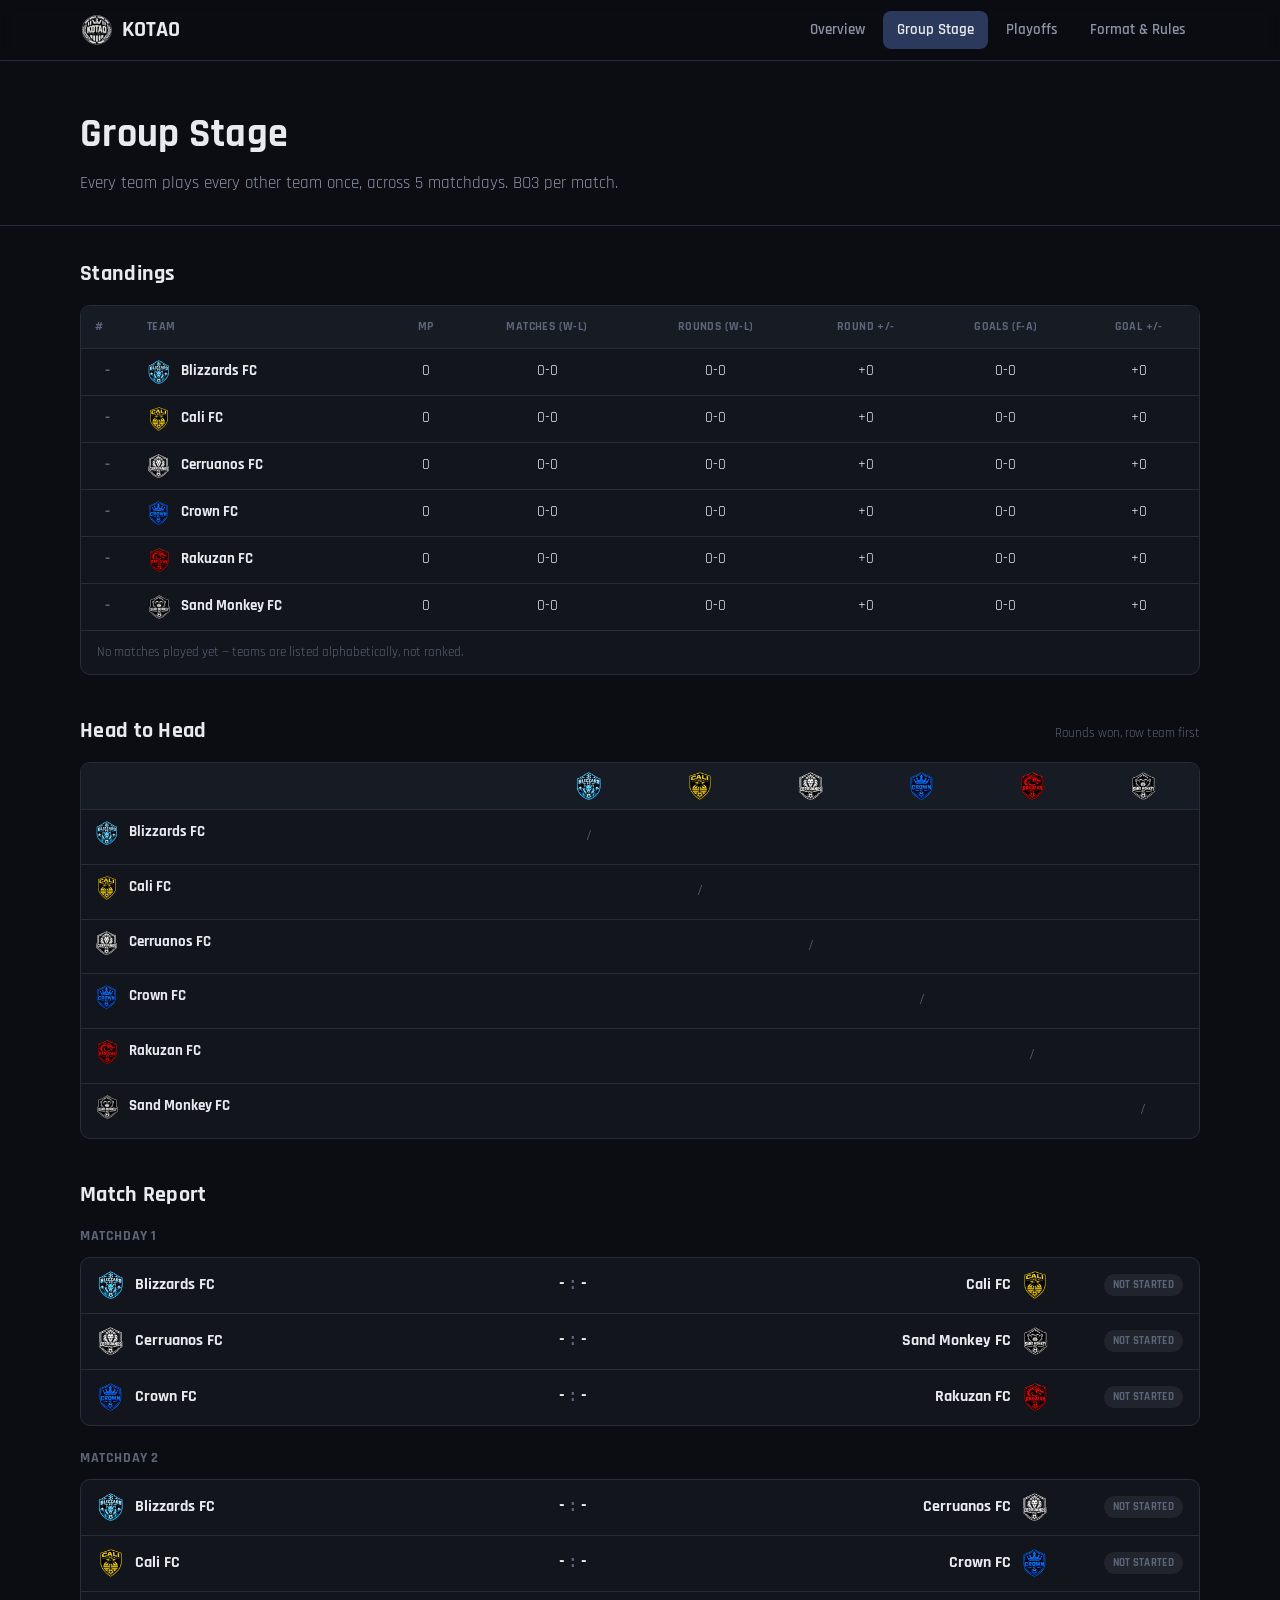
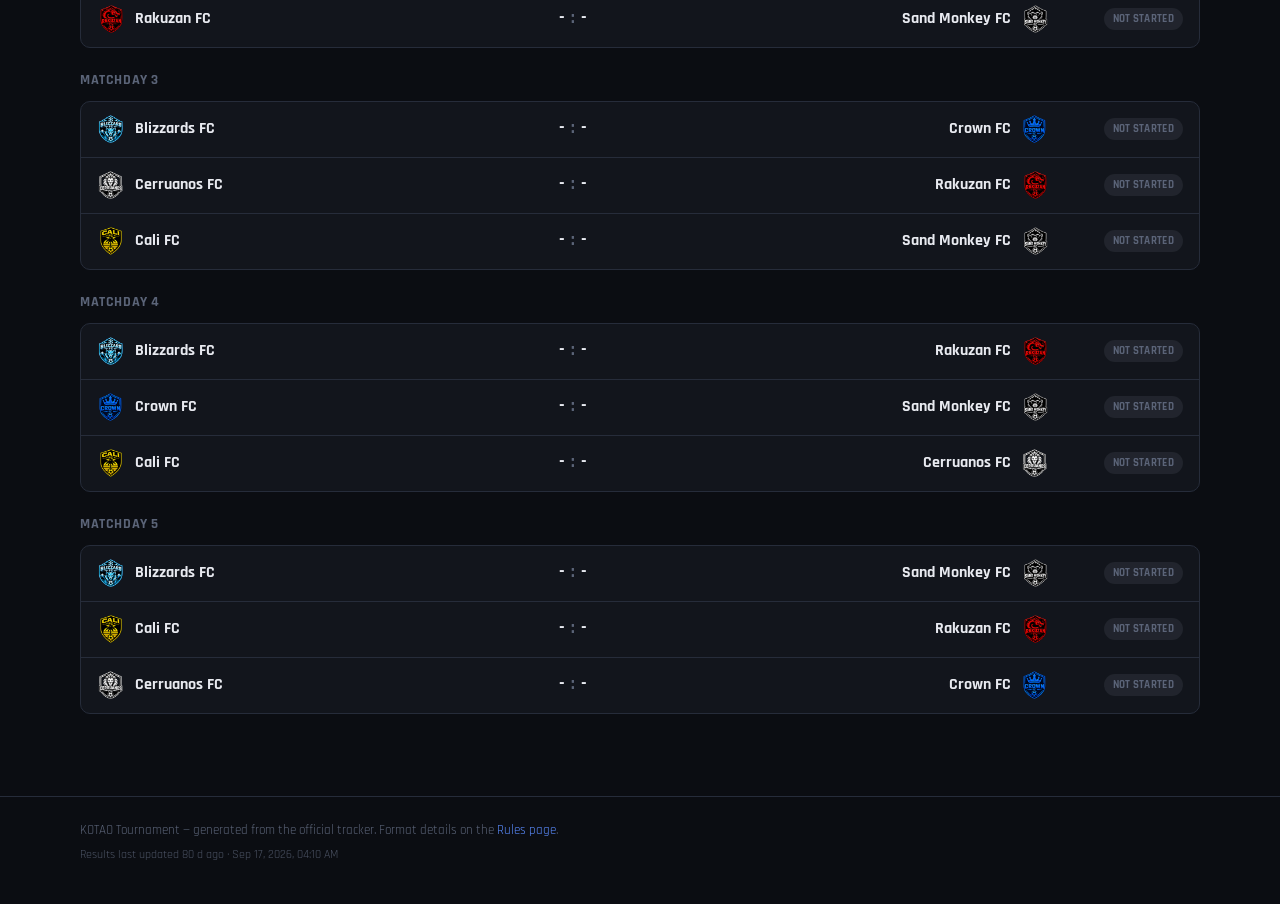
==== group-stage.html @ 8f33b56c "Add files via upload" ====
<!doctype html>
<html lang="en">
<head>
<meta charset="utf-8">
<meta name="viewport" content="width=device-width, initial-scale=1">
<title>Group Stage — KOTAO Tournament</title>
<link rel="preconnect" href="https://fonts.googleapis.com">
<link href="https://fonts.googleapis.com/css2?family=Rajdhani:wght@500;700;800&display=swap" rel="stylesheet">
<link rel="icon" href="favicon.png">
<link rel="apple-touch-icon" href="apple-touch-icon.png">
<link rel="stylesheet" href="css/styles.css">
</head>
<body>

<header class="topbar">
  <div class="wrap">
    <div class="brand"><img class="tlogo brand-logo" src="logos/kotao.webp" alt=""> KOTAO</div>
    <nav class="navlinks">
      <a href="index.html" data-page="overview">Overview</a>
      <a href="group-stage.html" data-page="group">Group Stage</a>
      <a href="playoffs.html" data-page="playoffs">Playoffs</a>
      <a href="rules.html" data-page="rules">Format &amp; Rules</a>
    </nav>
  </div>
</header>

<div class="hero">
  <div class="wrap">
    <h1>Group Stage</h1>
    <div class="tagline">Every team plays every other team once, across 5 matchdays. BO3 per match.</div>
  </div>
</div>

<main class="wrap">

  <section>
    <div class="section-head"><h2>Standings</h2></div>
    <div class="panel" id="standings"></div>
  </section>

  <section>
    <div class="section-head"><h2>Head to Head</h2><span class="note">Rounds won, row team first</span></div>
    <div class="panel" id="h2h"></div>
  </section>

  <section>
    <div class="section-head"><h2>Match Report</h2></div>
    <div id="matchdays"></div>
  </section>

</main>

<footer>
  <div class="wrap">KOTAO Tournament — generated from the official tracker. Format details on the <a href="rules.html">Rules page</a>.
    <div id="updated-stamp" class="stamp"></div></div>
</footer>

<script src="js/logic.js"></script>
<script src="data/data.js"></script>
<script src="js/render.js"></script>
<script>
initNav('group');
const t = buildTournament(RAW_DATA);
renderStandingsTable(document.getElementById('standings'), t);
const tieNote = tieNoticeEl(t);
if (tieNote) {
  const box = document.getElementById('standings');
  box.parentNode.insertBefore(tieNote, box);
}
renderHeadToHead(document.getElementById('h2h'), t);
renderMatchdays(document.getElementById('matchdays'), t);

renderUpdatedStamp(RAW_DATA.generatedAt);
</script>
</body>
</html>
---- css/styles.css ----
/* KOTAO tournament site - dark esports theme. Plain CSS, no build step. */

:root {
  --bg:        #0b0d12;
  --bg-panel:  #12151c;
  --bg-card:   #171b24;
  --bg-input:  #1d2230;
  --border:    #262c3a;
  --border-lt: #333b4d;
  --text:      #e8eaf0;
  --text-dim:  #8b93a7;
  --text-mute: #5b6478;
  --accent:    #5b8cff;
  --accent-dim:#2b3a5c;
  --win:       #3ecf8e;
  --loss:      #ff5d6c;
  --gold:      #f2b632;
  --radius:    10px;
  --maxw:      1160px;
}

* { box-sizing: border-box; }
html { color-scheme: dark; }
body {
  margin: 0;
  background: var(--bg);
  color: var(--text);
  font-family: "Rajdhani", "Segoe UI", system-ui, sans-serif;
  font-size: 16px;
  line-height: 1.5;
}
h1, h2, h3 { font-family: "Rajdhani", "Segoe UI", system-ui, sans-serif; letter-spacing: .3px; margin: 0; }
a { color: var(--accent); text-decoration: none; }
a:hover { text-decoration: underline; }
img { max-width: 100%; }

.wrap { max-width: var(--maxw); margin: 0 auto; padding-inline: 20px; }

/* ---------- top nav ---------- */
.topbar {
  position: sticky; top: 0; z-index: 20;
  background: rgba(11,13,18,.92);
  backdrop-filter: blur(6px);
  border-bottom: 1px solid var(--border);
}
.topbar .wrap { display: flex; align-items: center; gap: 28px; height: 60px; }
.brand { display: flex; align-items: center; gap: 10px; font-weight: 700; font-size: 22px; color: var(--text); flex: none; }
.navlinks {
  display: flex; gap: 4px; margin-left: auto;
  overflow-x: auto; -webkit-overflow-scrolling: touch; scrollbar-width: none;
}
.navlinks::-webkit-scrollbar { display: none; }
.navlinks a {
  color: var(--text-dim); padding: 8px 14px; border-radius: 8px; font-weight: 600;
  font-size: 15px; text-decoration: none; white-space: nowrap; flex: none;
}
.navlinks a:hover { color: var(--text); background: var(--bg-card); }
.navlinks a.active { color: var(--text); background: var(--accent-dim); }

/* ---------- hero ---------- */
.hero { padding: 44px 0 28px; border-bottom: 1px solid var(--border); }
.hero h1 { font-size: 40px; font-weight: 800; }
.hero .tagline { color: var(--text-dim); font-size: 17px; margin-top: 6px; }
.hero .wrap.hero-id { display: flex; align-items: center; gap: 26px; }
.hero .hero-text { min-width: 0; }
.badges { display: flex; flex-wrap: wrap; gap: 10px; margin-top: 18px; }
.badge {
  display: inline-flex; align-items: center; gap: 6px;
  background: var(--bg-card); border: 1px solid var(--border-lt);
  color: var(--text-dim); font-size: 13px; font-weight: 700;
  padding: 6px 12px; border-radius: 999px; text-transform: uppercase; letter-spacing: .4px;
}
.badge.live { color: var(--win); border-color: color-mix(in srgb, var(--win) 40%, var(--border-lt)); }
.badge.gold { color: var(--gold); border-color: color-mix(in srgb, var(--gold) 40%, var(--border-lt)); }

/* ---------- page sections ---------- */
main { padding-block: 32px 60px; }
section + section { margin-top: 40px; }
.section-head { display: flex; align-items: baseline; justify-content: space-between; gap: 12px; margin-bottom: 14px; flex-wrap: wrap; }
.section-head h2 { font-size: 22px; font-weight: 800; }
.section-head .note { color: var(--text-mute); font-size: 13px; }

.panel {
  background: var(--bg-panel); border: 1px solid var(--border);
  border-radius: var(--radius); overflow: hidden;
}

/* ---------- stat cards ---------- */
.stat-grid { display: grid; grid-template-columns: repeat(4, 1fr); gap: 14px; }
.stat-card {
  background: var(--bg-card); border: 1px solid var(--border);
  border-radius: var(--radius); padding: 16px 18px;
}
.stat-card .label { color: var(--text-mute); font-size: 12px; text-transform: uppercase; letter-spacing: .5px; font-weight: 700; }
.stat-card .value { font-size: 26px; font-weight: 800; margin-top: 4px; }
.stat-card .value.accent { color: var(--accent); }
/* a team name needs room for its crest, so it sits a notch smaller */
.stat-card .value.team-value { font-size: 21px; }
.stat-card .value.gold { color: var(--gold); }

/* ---------- tables ---------- */
table { width: 100%; border-collapse: collapse; font-size: 14.5px; }
thead th {
  text-align: left; font-size: 12px; text-transform: uppercase; letter-spacing: .4px;
  color: var(--text-mute); font-weight: 700; padding: 12px 14px;
  background: var(--bg-card); border-bottom: 1px solid var(--border);
  white-space: nowrap;
}
tbody td { padding: 11px 14px; border-bottom: 1px solid var(--border); white-space: nowrap; }
tbody tr:last-child td { border-bottom: none; }
tbody tr:hover { background: rgba(255,255,255,.02); }
td.num, th.num { text-align: center; }
td.team { font-weight: 700; }
.rank-cell { color: var(--text-mute); font-weight: 700; width: 34px; }
.rank-cell.top4 { color: var(--accent); }
.table-scroll { overflow-x: auto; }

.pos-pill { display: inline-flex; align-items: center; justify-content: center; width: 24px; height: 24px; border-radius: 6px; font-weight: 800; font-size: 13px; }
.pos-pill.p1 { background: color-mix(in srgb, var(--gold) 25%, transparent); color: var(--gold); }
.pos-pill.p2, .pos-pill.p3, .pos-pill.p4 { background: var(--accent-dim); color: var(--accent); }
.pos-pill.p5, .pos-pill.p6 { background: rgba(255,93,108,.15); color: var(--loss); }

.legend { padding: 12px 16px; color: var(--text-mute); font-size: 13px; border-top: 1px solid var(--border); }

/* ---------- matchday cards ---------- */
.matchday { margin-bottom: 22px; }
.matchday h3 { font-size: 14px; text-transform: uppercase; letter-spacing: .6px; color: var(--text-mute); margin-bottom: 10px; font-weight: 800; }
.match-row {
  display: grid; grid-template-columns: 1fr auto 1fr 120px; align-items: center;
  gap: 14px; padding: 12px 16px; border-bottom: 1px solid var(--border);
}
.match-row:last-child { border-bottom: none; }
.match-kind {
  font-size: 11px; color: var(--text-mute); text-transform: uppercase; letter-spacing: .4px;
  font-weight: 700; padding: 12px 16px 0;
}
.match-kind:first-child { padding-top: 14px; }
.match-row .side { display: flex; align-items: center; gap: 10px; font-weight: 700; }
.match-row .side.right { flex-direction: row-reverse; text-align: right; }
.match-row .score { font-weight: 800; font-size: 18px; min-width: 72px; text-align: center; }
.match-row .score .sep { color: var(--text-mute); padding: 0 6px; }
.match-row .status { font-size: 12px; text-align: right; }
.rounds-strip { display: flex; gap: 4px; justify-content: center; margin-top: 4px; }
.rounds-strip span {
  font-size: 11px; color: var(--text-mute); background: var(--bg-card);
  border: 1px solid var(--border); border-radius: 4px; padding: 1px 5px;
}
.win-name { color: var(--text); }
.win-name.winner { color: var(--win); }

.status-pill { display: inline-block; padding: 3px 9px; border-radius: 999px; font-size: 11px; font-weight: 700; text-transform: uppercase; letter-spacing: .3px; }
.status-pill.finished { background: rgba(62,207,142,.12); color: var(--win); }
.status-pill.next { background: rgba(91,140,255,.15); color: var(--accent); }
.status-pill.pending { background: rgba(139,147,167,.12); color: var(--text-mute); }
.status-pill.error { background: rgba(255,93,108,.15); color: var(--loss); }

/* ---------- team crests ----------
   One square box per crest, whatever the artwork's own proportions: the files
   are pre-trimmed and centred on a square canvas, so a portrait shield and a
   round emblem end up optically the same weight. */
.tlogo {
  width: 24px; height: 24px; flex: none;
  object-fit: contain; vertical-align: middle;
}
.tlogo.sm { width: 20px; height: 20px; }
.tlogo.md { width: 28px; height: 28px; }
.tlogo.xl { width: 68px; height: 68px; }
.tlogo.brand-logo { width: 32px; height: 32px; }
.tlogo.hero-logo { width: 104px; height: 104px; }

/* stand-in for a team whose crest file is missing (renamed team, new team) */
.tlogo-mono {
  display: inline-flex; align-items: center; justify-content: center;
  background: var(--bg-input); border: 1px solid var(--border-lt);
  border-radius: 6px; color: var(--text-dim);
  font-weight: 800; font-size: 11px; letter-spacing: .3px;
}
.tlogo.sm.tlogo-mono { font-size: 9px; border-radius: 5px; }
.tlogo.md.tlogo-mono { font-size: 12px; }
.tlogo.xl.tlogo-mono { font-size: 26px; border-radius: 14px; }
.team-id { display: inline-flex; align-items: center; gap: 10px; min-width: 0; }
.tname { overflow: hidden; text-overflow: ellipsis; white-space: nowrap; }

/* ---------- unresolved ties ----------
   Only reachable when three or more teams are level on every criterion,
   head-to-head included. Loud on purpose: it blocks the playoffs. */
.team-cell { display: flex; align-items: center; gap: 10px; }
.tie-flag {
  display: inline-block; flex: none;
  font-size: 10.5px; font-weight: 800; letter-spacing: .4px; text-transform: uppercase;
  color: var(--gold); background: color-mix(in srgb, var(--gold) 14%, transparent);
  padding: 2px 8px; border-radius: 999px;
}
tr.tied td { background: color-mix(in srgb, var(--gold) 5%, transparent); }
.tie-notice {
  border: 1px solid color-mix(in srgb, var(--gold) 40%, var(--border));
  background: color-mix(in srgb, var(--gold) 8%, var(--bg-panel));
  border-radius: var(--radius); padding: 18px 20px; margin-bottom: 18px;
}
.tie-notice .tie-title { color: var(--gold); font-weight: 800; font-size: 16px; margin-bottom: 6px; }
.tie-notice p { margin: 0 0 8px; color: var(--text-dim); font-size: 14.5px; }
.tie-notice ul { margin: 0; padding-left: 18px; color: var(--text-dim); font-size: 14.5px; }

/* ---------- head-to-head matrix ---------- */
.h2h td, .h2h th { text-align: center; }
.h2h th.h2h-col { padding: 9px 6px; text-align: center; }
.h2h th.h2h-col .tlogo { display: inline-block; }
.h2h .rowlabel { text-align: left; font-weight: 700; }
.h2h .win { color: var(--win); font-weight: 700; }
.h2h .loss { color: var(--loss); font-weight: 700; }
.h2h .diag { color: var(--text-mute); }

/* ---------- bracket ----------
   Every measurement is a CSS variable so the connectors stay correct if any
   of them change. The trick that makes this work with zero JS/px-guessing:

   - A round with two matches uses `justify-content: space-between`, so its
     first/last match always sit flush with the column's own top/bottom
     edge, whatever the gap between them turns out to be. That makes a
     connector offset of exactly "half a match's height" from the column's
     edge land precisely on each match's vertical center.
   - A round with a single match uses `justify-content: center` inside a
     row whose siblings are stretched to equal height - so it's
     automatically centered between the two matches feeding into it.
   - The Upper/Lower Bracket Finals both merge into the Grand Final through
     a vertical "spine". Because the Upper block is first and the Lower
     block is last inside their shared wrapper, "half a match's height"
     measured from the wrapper's top/bottom edge lands exactly on each
     Final's center too - no need to know the blocks' heights at all.
*/
:root {
  --bh: 76.5px;      /* one match box (2 rows) */
  --pg: 32px;        /* gap between the two matches of a pair */
  --bw: 218px;       /* round column width */
  --stub: 40px;      /* normal connector gap between adjacent rounds */
  --lstub: 298px;    /* Upper Bracket's Semifinal->Final gap (skips a column
                        the Lower Bracket uses instead: stub+bw+stub) */
  --block-gap: 56px; /* vertical gap between the Upper and Lower blocks */
  --lw: 2px;         /* connector line thickness */
  --elbow: calc(var(--stub) / 2);  /* match's edge -> the merge bar */
  /* A pair column is exactly as tall as its two matches + their gap, and uses
     space-between - so half a match's height, measured from the column's own
     edge, lands on each match's vertical center. */
  --pair-half: calc(var(--bh) / 2);
  /* A lone match is centered in a column stretched to that same pair height -
     so its center sits one match + half a gap from the row's edge. */
  --row-half: calc(var(--bh) + var(--pg) / 2);
}
.bracket-scroll { overflow-x: auto; padding: 28px 20px 8px; }
.bk-top-headers { display: flex; width: max-content; margin: 0 auto 18px; }
.mr-long { margin-right: var(--lstub); }
.mr-stub { margin-right: var(--stub); }
.bracket-outer { display: flex; align-items: flex-start; column-gap: 0; width: max-content; margin: 0 auto; }
.half-stack { display: flex; flex-direction: column; row-gap: var(--block-gap); }
.bk-row { display: flex; }
.bk-row.ub-row { column-gap: var(--lstub); --gap: var(--lstub); }
.bk-row.lb-row, .bk-row.lb-heads { column-gap: var(--stub); --gap: var(--stub); }
.bk-row.lb-heads { margin-bottom: 12px; }
.round { display: flex; flex-direction: column; width: var(--bw); flex: none; }
.round.pair { justify-content: space-between; row-gap: var(--pg); position: relative; }
.round.single { justify-content: center; position: relative; }

.round-head { width: var(--bw); flex: none; text-align: center; }
.round-head .title { font-size: 11.5px; text-transform: uppercase; letter-spacing: .5px; color: var(--text-mute); font-weight: 700; background: var(--bg-card); border: 1px solid var(--border); border-radius: 6px; padding: 6px 10px; display: block; }
.round-head .bo { font-size: 15px; font-weight: 800; margin-top: 6px; }

.bmatch { position: relative; height: var(--bh); box-sizing: border-box; background: var(--bg-card); border: 1px solid var(--border); border-radius: 8px; overflow: hidden; }
.bmatch .brow { height: 50%; box-sizing: border-box; display: flex; align-items: center; gap: 7px; padding: 0 9px; font-size: 13.5px; font-weight: 700; }
.bmatch .brow + .brow { border-top: 1px solid var(--border); }
.bmatch .brow .nm { flex: 1; min-width: 0; overflow: hidden; text-overflow: ellipsis; white-space: nowrap; }
.bmatch .brow .sc { background: var(--bg-input); border-radius: 4px; padding: 1px 8px; min-width: 20px; text-align: center; }
.bmatch .brow.winner .nm, .bmatch .brow.winner .sc { color: var(--win); }
/* ---------- undecided slots ----------
   Everything not yet determined reads "TBD" in the same muted, un-emphasised
   way, so an empty bracket never looks like a broken one. */
.bmatch .brow.tbd .nm { color: var(--text-mute); font-weight: 700; font-size: 12.5px; letter-spacing: .5px; }
.tname.tbd { color: var(--text-mute); letter-spacing: .5px; }
.tbd-value { color: var(--text-mute); }
.pos-pill.tbd { background: none; color: var(--text-mute); font-weight: 700; }
/* a slot with no team yet: a quiet placeholder, not an empty hole */
.tlogo-empty {
  display: inline-block; border: 1px dashed var(--border-lt);
  border-radius: 5px; opacity: .45;
}

/* A merge elbow, drawn as ONE box with three borders: the top and bottom
   borders are the short stubs leaving each source match at its own vertical
   center, and the right border is the bar joining them. Pulling top/bottom
   back by half a line width centers each stub on its match rather than
   hanging it just below/above. */
.round.pair::after {
  content: ''; position: absolute;
  left: 100%; width: var(--elbow);
  top: calc(var(--pair-half) - var(--lw) / 2);
  bottom: calc(var(--pair-half) - var(--lw) / 2);
  border: var(--lw) solid var(--border-lt); border-left: 0;
}
/* ...then the winner's line carries on from the bar's midpoint to the next
   round's box, however wide that round's gap happens to be. */
.round.pair::before {
  content: ''; position: absolute;
  left: calc(100% + var(--elbow)); top: calc(50% - var(--lw) / 2);
  width: calc(var(--gap) - var(--elbow));
  border-top: var(--lw) solid var(--border-lt);
}
/* the Lower Bracket Semifinal is the one lone match that also forwards a
   winner sideways, straight across to the Lower Bracket Final */
.round.single.out::after {
  content: ''; position: absolute;
  left: 100%; top: calc(50% - var(--lw) / 2); width: var(--gap);
  border-top: var(--lw) solid var(--border-lt);
}

/* The spine merging the Upper and Lower Bracket Finals into the Grand Final:
   the same elbow shape, except its two stubs start at the Finals' right edges
   (the half-stack's edge, since the spine sits flush against it). */
.gf-spine { position: relative; align-self: stretch; width: var(--stub); flex: none; }
.gf-spine::after {
  content: ''; position: absolute;
  left: 0; width: var(--elbow);
  top: calc(var(--row-half) - var(--lw) / 2);
  bottom: calc(var(--row-half) - var(--lw) / 2);
  border: var(--lw) solid var(--border-lt); border-left: 0;
}
.gf-spine::before {
  content: ''; position: absolute;
  left: var(--elbow); right: 0; top: calc(50% - var(--lw) / 2);
  border-top: var(--lw) solid var(--border-lt);
}
.gf-col { display: flex; align-self: center; }

.champion-banner {
  margin-top: 18px; text-align: center; padding: 18px; border-radius: var(--radius);
  background: linear-gradient(180deg, rgba(242,182,50,.12), transparent); border: 1px solid color-mix(in srgb, var(--gold) 35%, var(--border));
}
.champion-banner .tlogo { display: block; margin: 0 auto 12px; }
.champion-banner .label { color: var(--text-mute); font-size: 12px; text-transform: uppercase; letter-spacing: .6px; font-weight: 700; }
.champion-banner .name { font-size: 30px; font-weight: 900; color: var(--gold); margin-top: 4px; }

/* ---------- format / rules page ----------
   Written for players, so it is paced for reading rather than scanning: the
   category label is a line of its own above the heading, and body copy gets a
   generous measure of line-height. */
.glance { display: grid; grid-template-columns: repeat(4, 1fr); gap: 14px; }
.glance-item {
  background: var(--bg-card); border: 1px solid var(--border);
  border-radius: var(--radius); padding: 18px 20px; text-align: center;
}
.glance-item .k { font-size: 28px; font-weight: 800; color: var(--accent); line-height: 1.1; }
.glance-item .v {
  font-size: 12px; color: var(--text-mute); text-transform: uppercase;
  letter-spacing: .6px; font-weight: 700; margin-top: 6px;
}

.rule-group {
  font-size: 13px; text-transform: uppercase; letter-spacing: 1.1px;
  color: var(--text-mute); font-weight: 800; margin-bottom: 12px;
}
.rule-card { padding: 28px 30px; }
.rule-card + .rule-card { border-top: 1px solid var(--border); }
.rule-card .tag {
  display: inline-block; margin-bottom: 14px;
  font-size: 11px; font-weight: 800; letter-spacing: .9px;
  color: var(--accent); background: var(--accent-dim);
  padding: 4px 11px; border-radius: 999px;
}
.rule-card h3 { font-size: 20px; font-weight: 800; margin-bottom: 12px; }
.rule-card p { color: var(--text-dim); font-size: 15.5px; line-height: 1.7; margin: 0 0 12px; }
.rule-card p:last-child { margin-bottom: 0; }
.rule-card .aside {
  font-size: 14px; color: var(--text-mute);
  border-left: 2px solid var(--border-lt); padding-left: 14px; margin-top: 16px;
}

.rule-card ul, .rule-card ol { margin: 0 0 12px; padding-left: 0; list-style: none; }
.rule-card li {
  position: relative; color: var(--text-dim); font-size: 15.5px;
  line-height: 1.7; padding-left: 24px; margin-bottom: 7px;
}
.rule-card li:last-child { margin-bottom: 0; }
.rule-card ul li::before {
  content: ''; position: absolute; left: 6px; top: 11px;
  width: 6px; height: 6px; border-radius: 50%; background: var(--accent);
}
/* the tiebreak order is the whole point of that list, so it is numbered */
.rule-card ol.ranked { counter-reset: step; }
.rule-card ol.ranked li { counter-increment: step; padding-left: 36px; margin-bottom: 10px; }
.rule-card ol.ranked li::before {
  content: counter(step); position: absolute; left: 0; top: 3px;
  width: 22px; height: 22px; border-radius: 7px;
  background: var(--accent-dim); color: var(--accent);
  font-size: 12px; font-weight: 800;
  display: flex; align-items: center; justify-content: center;
}

.phase-list { margin-top: 4px; }
.phase-row {
  display: flex; align-items: center; gap: 14px;
  padding: 12px 0; border-bottom: 1px solid var(--border);
}
.phase-row:last-child { border-bottom: none; }
.phase-row:first-child { padding-top: 0; }
.phase-row .pname { flex: 1; min-width: 0; font-weight: 700; font-size: 15.5px; }
.phase-row .pdesc {
  display: block; font-weight: 500; font-size: 13.5px;
  color: var(--text-mute); margin-top: 2px;
}
.phase-row .pbo {
  flex: none; font-size: 12px; font-weight: 800; letter-spacing: .4px;
  background: var(--bg-input); border: 1px solid var(--border-lt);
  color: var(--text-dim); padding: 4px 11px; border-radius: 999px;
}
.phase-row.final .pname { color: var(--gold); }
.phase-row.final .pbo {
  color: var(--gold);
  border-color: color-mix(in srgb, var(--gold) 45%, var(--border-lt));
}

/* ---------- footer ---------- */
footer { border-top: 1px solid var(--border); padding: 24px 0 40px; color: var(--text-mute); font-size: 13px; }
.stamp { margin-top: 6px; font-size: 12px; color: var(--text-mute); opacity: .8; }
.stamp:empty { display: none; }

/* ---------- responsive ---------- */
@media (max-width: 860px) {
  .stat-grid { grid-template-columns: repeat(2, 1fr); }
  .match-row { grid-template-columns: 1fr; text-align: center; gap: 6px; }
  .match-row .side.right { flex-direction: row; text-align: center; justify-content: center; }
  .match-row .status { text-align: center; }
  .topbar .wrap { gap: 14px; }
  .navlinks a { padding: 8px 10px; font-size: 14px; }
  .glance { grid-template-columns: repeat(2, 1fr); }
  .rule-card { padding: 22px 20px; }
  .hero .wrap.hero-id { flex-direction: column; align-items: flex-start; gap: 16px; }
  .tlogo.hero-logo { width: 76px; height: 76px; }
  /* a stacked match row centres its two sides, so the crests lead both names */
  .match-row .side, .match-row .side.right { justify-content: center; }
}
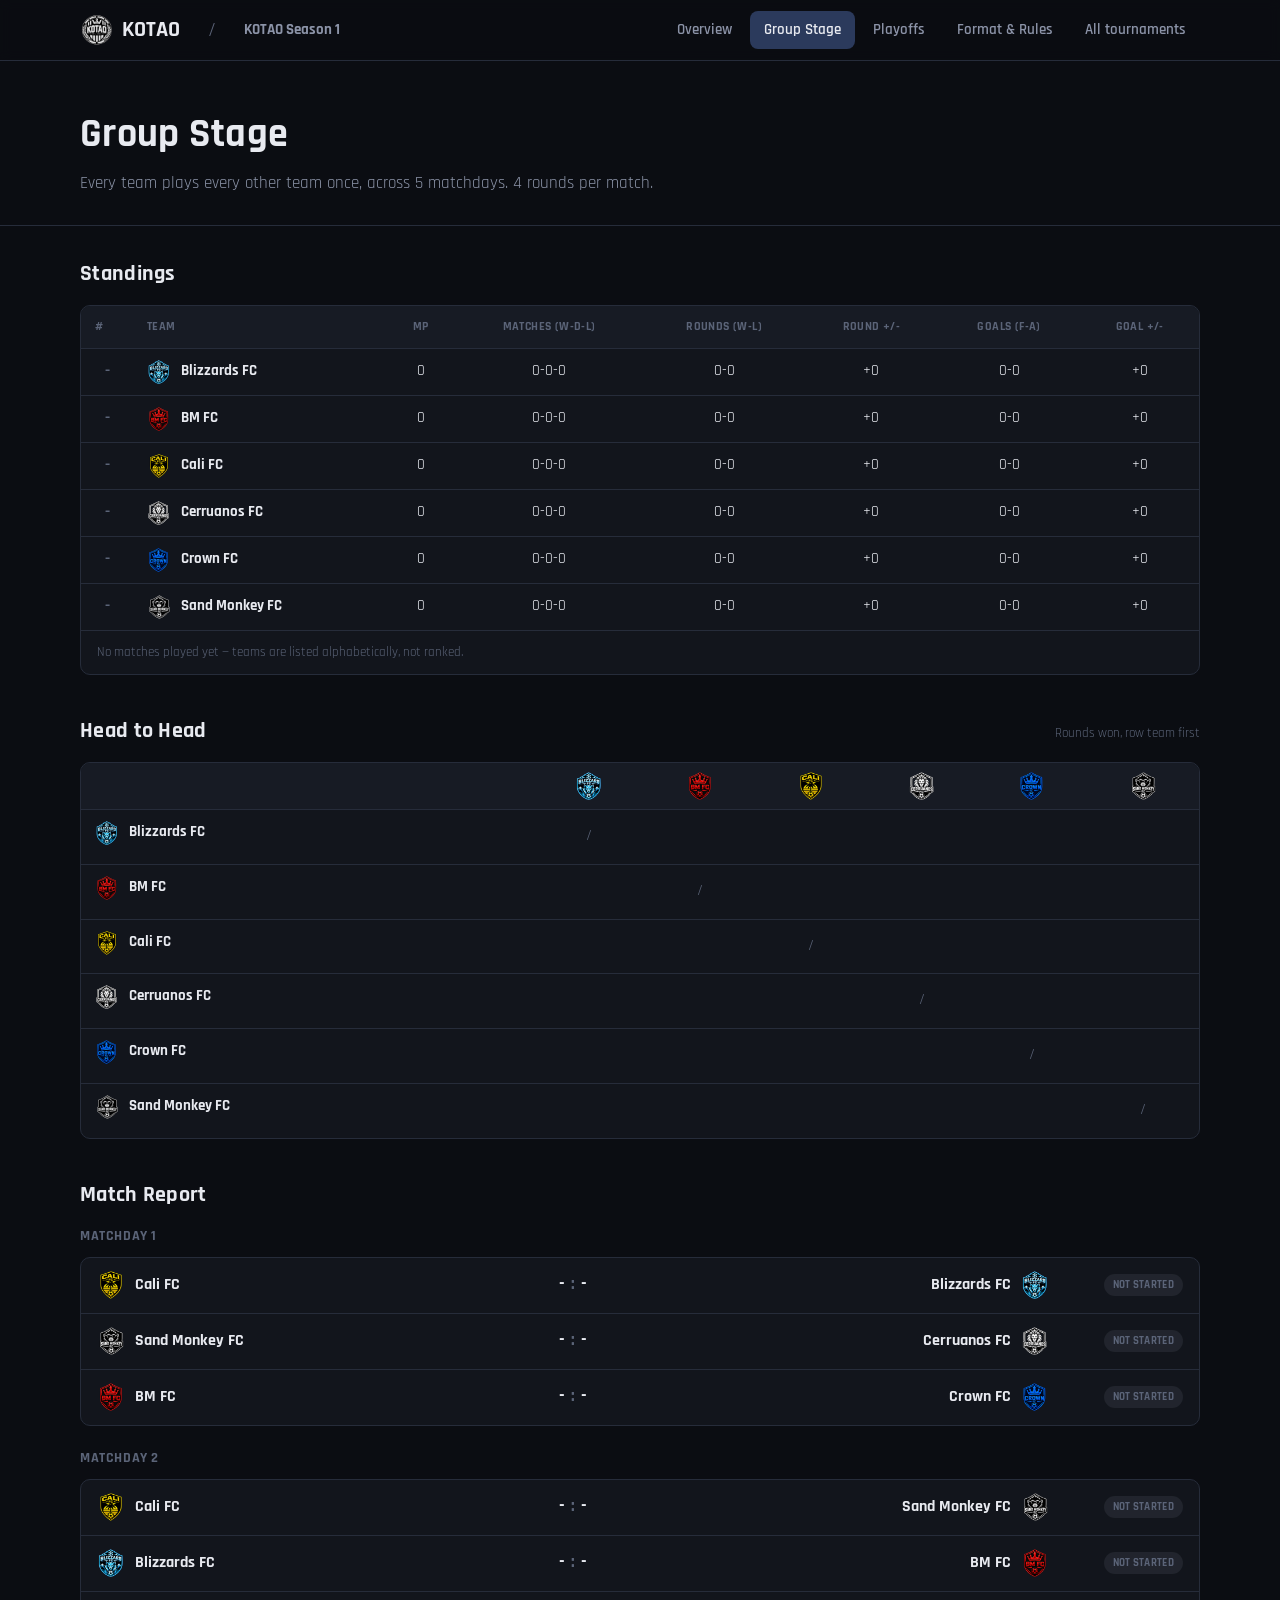
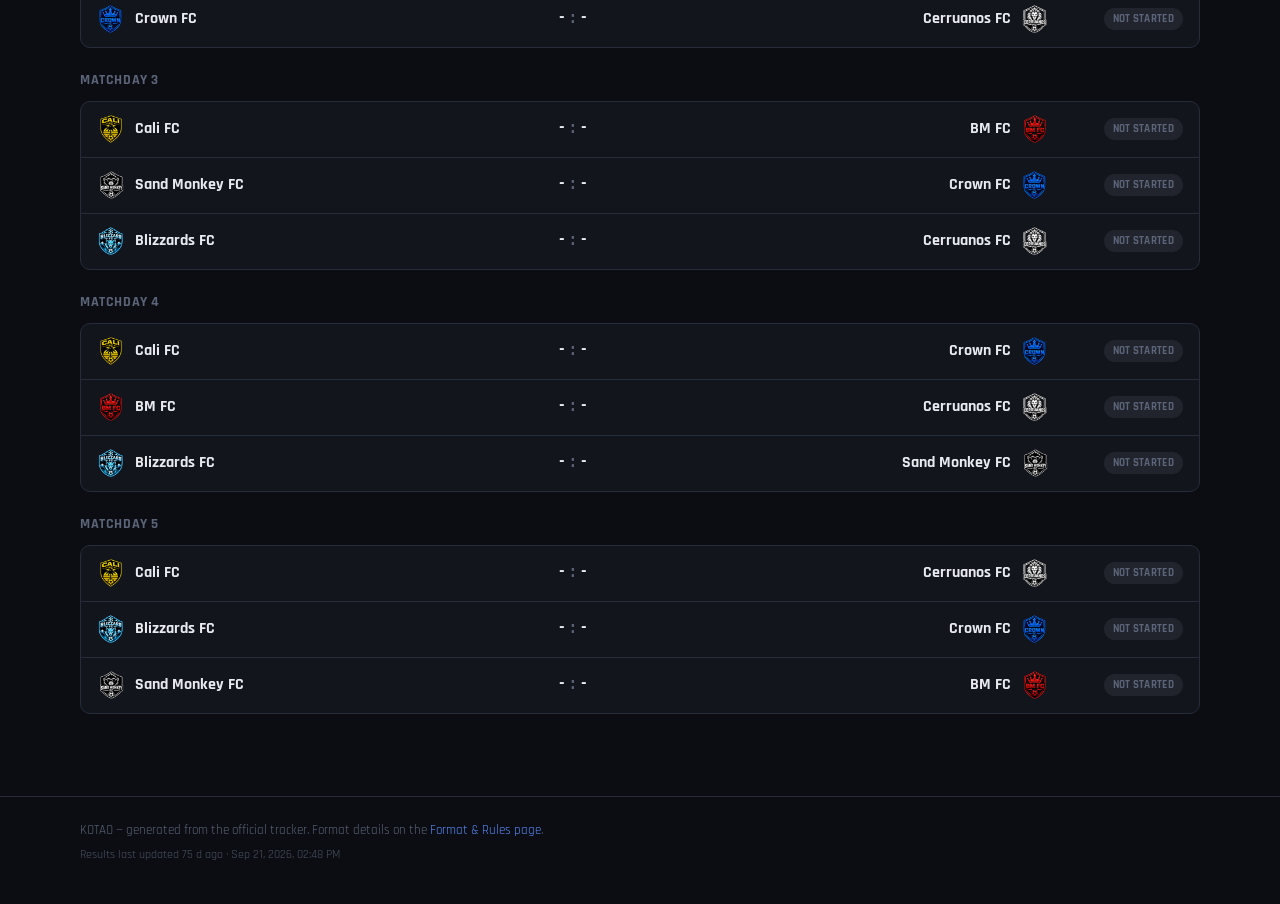
==== commit adb3bebd: "Update results" ====
--- a/group-stage.html
+++ b/group-stage.html
@@ -1,76 +1,73 @@
-<!doctype html>
-<html lang="en">
-<head>
-<meta charset="utf-8">
-<meta name="viewport" content="width=device-width, initial-scale=1">
-<title>Group Stage — KOTAO Tournament</title>
-<link rel="preconnect" href="https://fonts.googleapis.com">
-<link href="https://fonts.googleapis.com/css2?family=Rajdhani:wght@500;700;800&display=swap" rel="stylesheet">
-<link rel="icon" href="favicon.png">
-<link rel="apple-touch-icon" href="apple-touch-icon.png">
-<link rel="stylesheet" href="css/styles.css">
-</head>
-<body>
-
-<header class="topbar">
-  <div class="wrap">
-    <div class="brand"><img class="tlogo brand-logo" src="logos/kotao.webp" alt=""> KOTAO</div>
-    <nav class="navlinks">
-      <a href="index.html" data-page="overview">Overview</a>
-      <a href="group-stage.html" data-page="group">Group Stage</a>
-      <a href="playoffs.html" data-page="playoffs">Playoffs</a>
-      <a href="rules.html" data-page="rules">Format &amp; Rules</a>
-    </nav>
-  </div>
-</header>
-
-<div class="hero">
-  <div class="wrap">
-    <h1>Group Stage</h1>
-    <div class="tagline">Every team plays every other team once, across 5 matchdays. BO3 per match.</div>
-  </div>
-</div>
-
-<main class="wrap">
-
-  <section>
-    <div class="section-head"><h2>Standings</h2></div>
-    <div class="panel" id="standings"></div>
-  </section>
-
-  <section>
-    <div class="section-head"><h2>Head to Head</h2><span class="note">Rounds won, row team first</span></div>
-    <div class="panel" id="h2h"></div>
-  </section>
-
-  <section>
-    <div class="section-head"><h2>Match Report</h2></div>
-    <div id="matchdays"></div>
-  </section>
-
-</main>
-
-<footer>
-  <div class="wrap">KOTAO Tournament — generated from the official tracker. Format details on the <a href="rules.html">Rules page</a>.
-    <div id="updated-stamp" class="stamp"></div></div>
-</footer>
-
-<script src="js/logic.js"></script>
-<script src="data/data.js"></script>
-<script src="js/render.js"></script>
-<script>
-initNav('group');
-const t = buildTournament(RAW_DATA);
-renderStandingsTable(document.getElementById('standings'), t);
-const tieNote = tieNoticeEl(t);
-if (tieNote) {
-  const box = document.getElementById('standings');
-  box.parentNode.insertBefore(tieNote, box);
-}
-renderHeadToHead(document.getElementById('h2h'), t);
-renderMatchdays(document.getElementById('matchdays'), t);
-
-renderUpdatedStamp(RAW_DATA.generatedAt);
-</script>
-</body>
-</html>
+<!doctype html>
+<html lang="en">
+<head>
+<meta charset="utf-8">
+<meta name="viewport" content="width=device-width, initial-scale=1">
+<title>Group Stage — KOTAO</title>
+<link rel="preconnect" href="https://fonts.googleapis.com">
+<link href="https://fonts.googleapis.com/css2?family=Rajdhani:wght@500;700;800&display=swap" rel="stylesheet">
+<link rel="icon" href="favicon.png">
+<link rel="apple-touch-icon" href="apple-touch-icon.png">
+<link rel="stylesheet" href="css/styles.css">
+</head>
+<body>
+
+<header class="topbar"><div class="wrap" id="nav"></div></header>
+
+<div class="hero">
+  <div class="wrap">
+    <h1>Group Stage</h1>
+    <div class="tagline" id="hero-tagline"></div>
+  </div>
+</div>
+
+<main class="wrap">
+
+  <section>
+    <div class="section-head"><h2>Standings</h2></div>
+    <div class="panel" id="standings"></div>
+  </section>
+
+  <section>
+    <div class="section-head"><h2>Head to Head</h2><span class="note">Rounds won, row team first</span></div>
+    <div class="panel" id="h2h"></div>
+  </section>
+
+  <section>
+    <div class="section-head"><h2>Match Report</h2></div>
+    <div id="matchdays"></div>
+  </section>
+
+</main>
+
+<footer>
+  <div class="wrap">KOTAO — generated from the official tracker. Format details on the
+    <a id="link-rules" href="rules.html">Format &amp; Rules page</a>.
+    <div id="updated-stamp" class="stamp"></div></div>
+</footer>
+
+<script src="js/logic.js"></script>
+<script src="data/data.js"></script>
+<script src="js/render.js"></script>
+<script>
+const t = buildTournament(pickTournament(RAW_DATA, currentId()));
+renderNav('group', t);
+document.title = 'Group Stage — ' + t.name;
+document.getElementById('link-rules').href = href('rules.html', t.id);
+document.getElementById('hero-tagline').textContent =
+  'Every team plays every other team once, across 5 matchdays. '
+  + formatLabel(t.groupRows[0].stats.format) + ' per match.';
+
+renderStandingsTable(document.getElementById('standings'), t);
+const tieNote = tieNoticeEl(t);
+if (tieNote) {
+  const box = document.getElementById('standings');
+  box.parentNode.insertBefore(tieNote, box);
+}
+renderHeadToHead(document.getElementById('h2h'), t);
+renderMatchdays(document.getElementById('matchdays'), t);
+
+renderUpdatedStamp(RAW_DATA.generatedAt);
+</script>
+</body>
+</html>
--- a/css/styles.css
+++ b/css/styles.css
@@ -436,3 +436,58 @@
   /* a stacked match row centres its two sides, so the crests lead both names */
   .match-row .side, .match-row .side.right { justify-content: center; }
 }
+
+/* ---------- multi-tournament nav + hub ---------- */
+a.brand { text-decoration: none; }
+a.brand:hover { color: var(--accent); }
+.nav-sep { color: var(--text-mute); font-size: 20px; flex: none; }
+.nav-tourney {
+  color: var(--text-dim); font-weight: 700; font-size: 15px; flex: none;
+  white-space: nowrap; overflow: hidden; text-overflow: ellipsis; max-width: 30vw;
+}
+
+.tcards { display: grid; grid-template-columns: repeat(2, 1fr); gap: 16px; }
+.tcard {
+  display: block; text-decoration: none; color: inherit;
+  background: var(--bg-panel); border: 1px solid var(--border);
+  border-radius: var(--radius); padding: 20px 22px;
+  transition: border-color .15s, transform .15s;
+}
+.tcard:hover { border-color: var(--accent); transform: translateY(-2px); }
+.tcard.done { border-color: color-mix(in srgb, var(--gold) 35%, var(--border)); }
+.tcard-top { display: flex; align-items: flex-start; gap: 14px; }
+.tlogo.tcard-logo { width: 44px; height: 44px; flex: none; }
+.tcard-top > div { flex: 1; min-width: 0; }
+.tcard-top .badge { flex: none; margin: 0; }
+.tcard-name { font-size: 21px; font-weight: 800; line-height: 1.2; }
+.tcard-tag { color: var(--text-dim); font-size: 14px; margin-top: 3px; }
+.tcard-meta {
+  display: flex; flex-wrap: wrap; gap: 6px 18px; margin: 16px 0 14px;
+  color: var(--text-mute); font-size: 13px; font-weight: 600;
+}
+.tcard-meta span:empty { display: none; }
+.tcard-foot {
+  display: flex; align-items: center; justify-content: space-between; gap: 12px;
+  border-top: 1px solid var(--border); padding-top: 14px;
+}
+.tcard-teams { display: flex; gap: 6px; flex-wrap: wrap; }
+.tcard-champ { display: flex; align-items: center; gap: 8px; color: var(--gold);
+               font-size: 13px; font-weight: 700; text-transform: uppercase; }
+.tcard-champ .tname { color: var(--text); text-transform: none; font-size: 15px; }
+.tcard-go { color: var(--accent); font-weight: 700; font-size: 14px; flex: none; }
+
+.panel.about { padding: 20px 22px; color: var(--text-dim); }
+.panel.about p { margin: 0 0 10px; line-height: 1.65; }
+.panel.about p:last-child { margin-bottom: 0; }
+
+/* ---------- drawn matches, multi-game series ---------- */
+.status-pill.draw { background: rgba(242,182,50,.14); color: var(--gold); }
+.match-row .score.drawn { color: var(--gold); }
+.rounds-strip .gdiv {
+  width: 1px; align-self: stretch; background: var(--border-lt); margin: 2px 3px;
+}
+
+@media (max-width: 760px) {
+  .tcards { grid-template-columns: 1fr; }
+  .nav-sep, .nav-tourney { display: none; }
+}
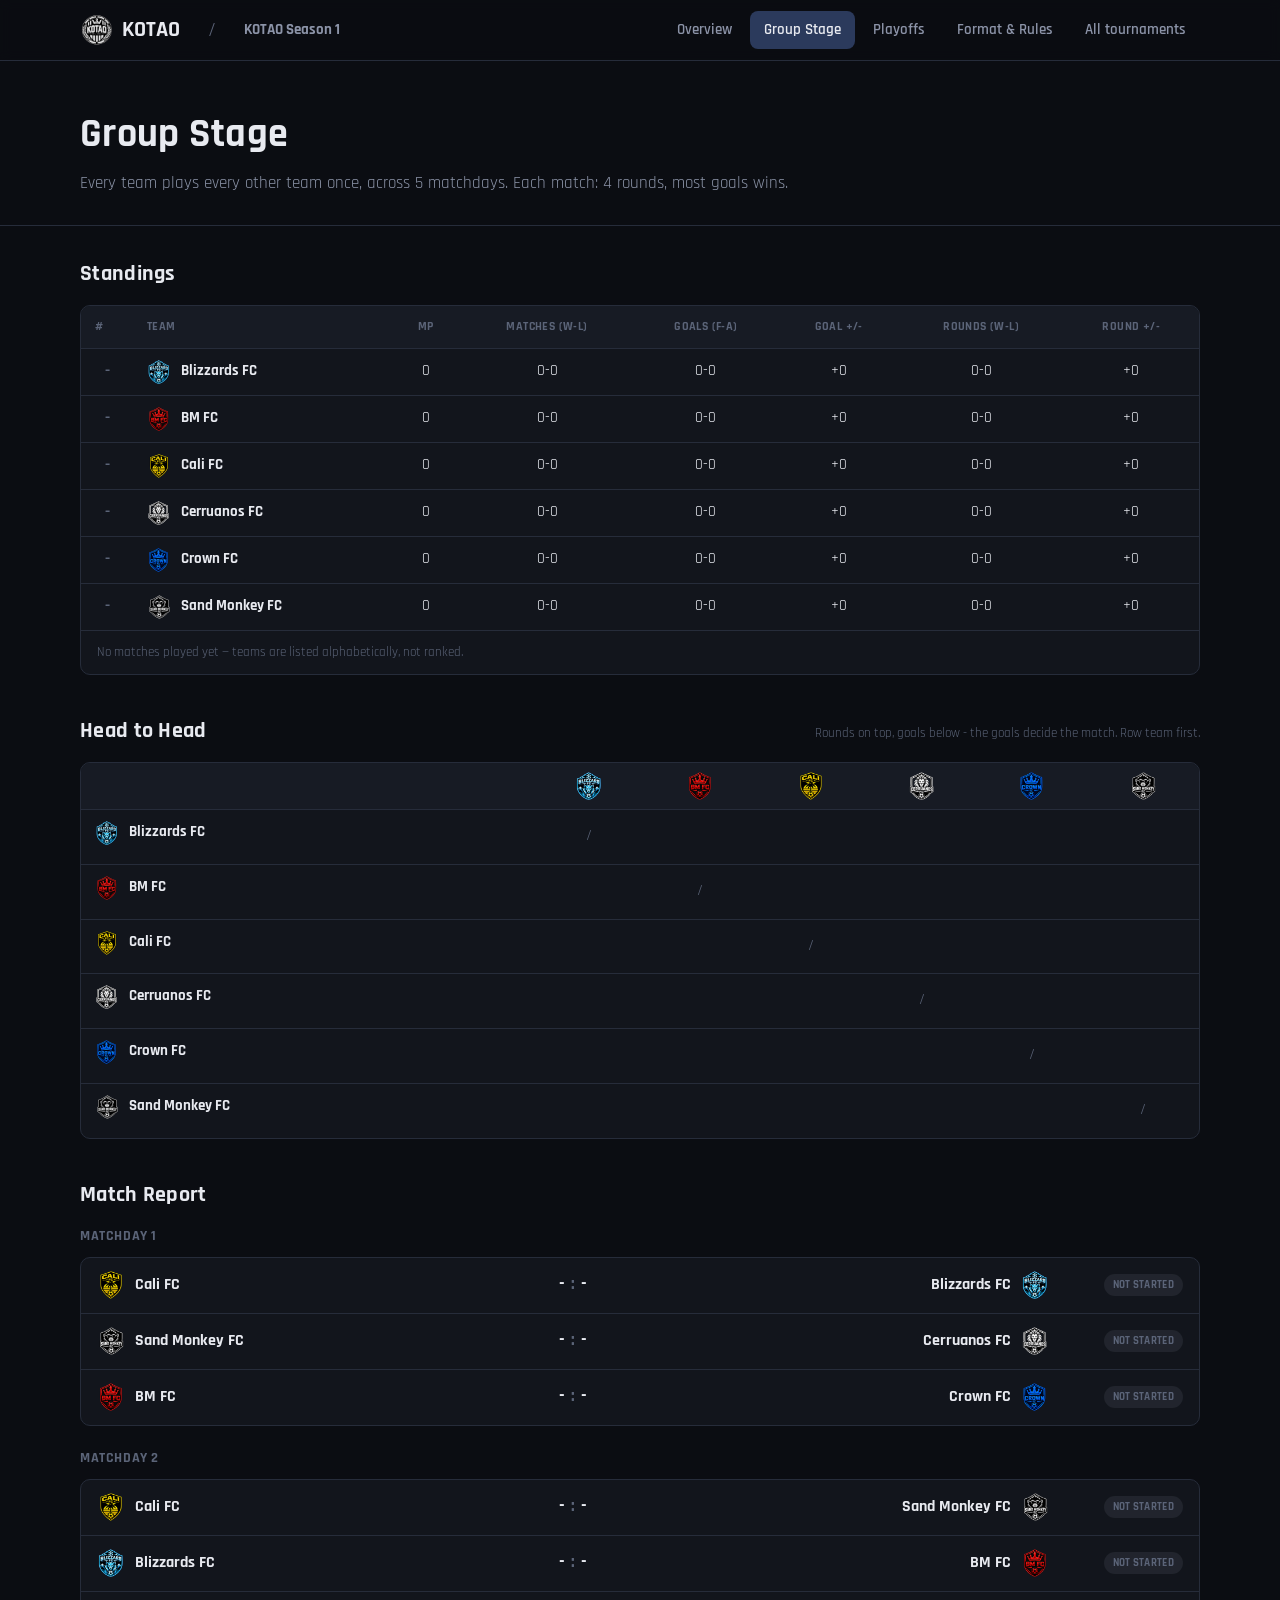
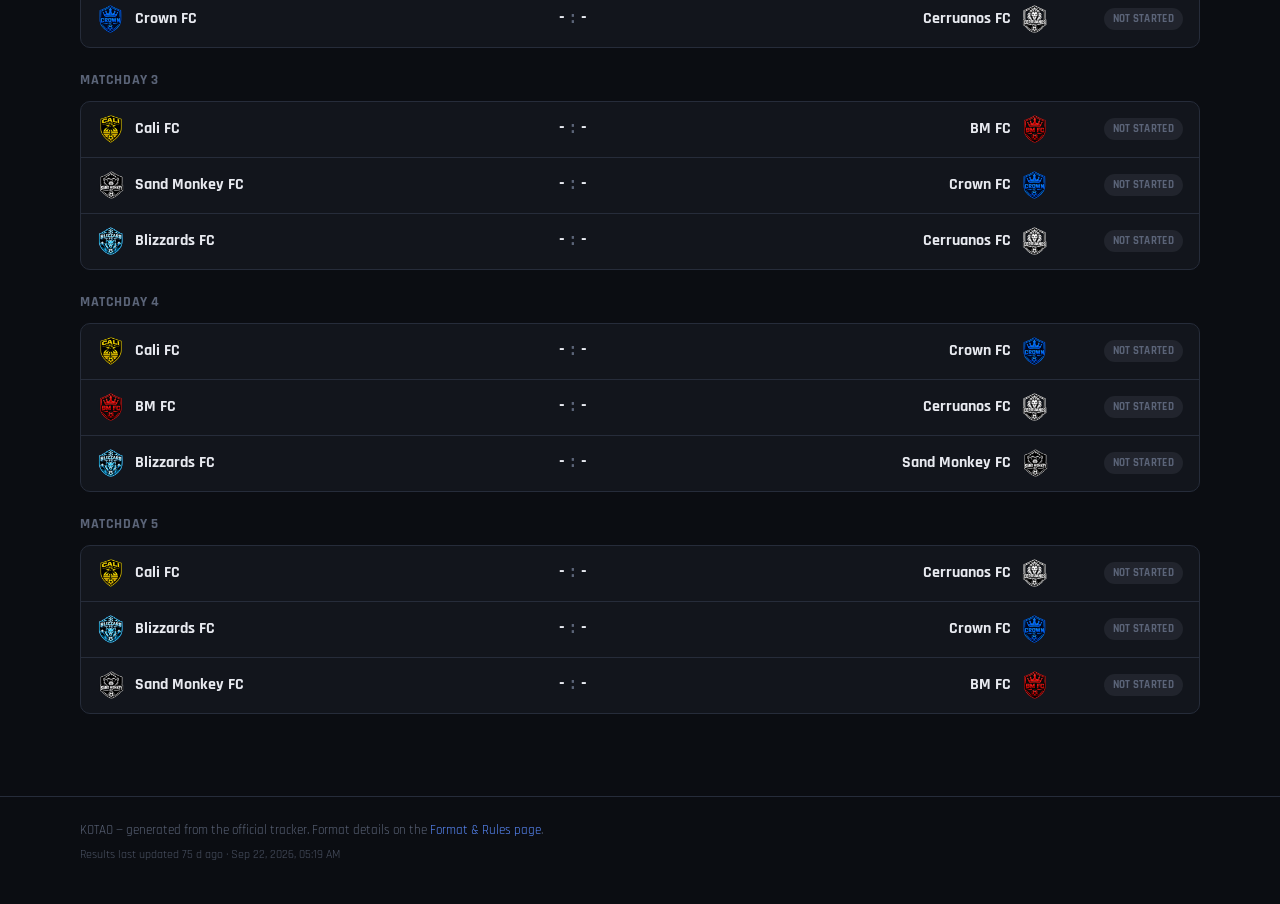
==== commit 0b1f7719: "Update results" ====
--- a/group-stage.html
+++ b/group-stage.html
@@ -1,73 +1,76 @@
-<!doctype html>
-<html lang="en">
-<head>
-<meta charset="utf-8">
-<meta name="viewport" content="width=device-width, initial-scale=1">
-<title>Group Stage — KOTAO</title>
-<link rel="preconnect" href="https://fonts.googleapis.com">
-<link href="https://fonts.googleapis.com/css2?family=Rajdhani:wght@500;700;800&display=swap" rel="stylesheet">
-<link rel="icon" href="favicon.png">
-<link rel="apple-touch-icon" href="apple-touch-icon.png">
-<link rel="stylesheet" href="css/styles.css">
-</head>
-<body>
-
-<header class="topbar"><div class="wrap" id="nav"></div></header>
-
-<div class="hero">
-  <div class="wrap">
-    <h1>Group Stage</h1>
-    <div class="tagline" id="hero-tagline"></div>
-  </div>
-</div>
-
-<main class="wrap">
-
-  <section>
-    <div class="section-head"><h2>Standings</h2></div>
-    <div class="panel" id="standings"></div>
-  </section>
-
-  <section>
-    <div class="section-head"><h2>Head to Head</h2><span class="note">Rounds won, row team first</span></div>
-    <div class="panel" id="h2h"></div>
-  </section>
-
-  <section>
-    <div class="section-head"><h2>Match Report</h2></div>
-    <div id="matchdays"></div>
-  </section>
-
-</main>
-
-<footer>
-  <div class="wrap">KOTAO — generated from the official tracker. Format details on the
-    <a id="link-rules" href="rules.html">Format &amp; Rules page</a>.
-    <div id="updated-stamp" class="stamp"></div></div>
-</footer>
-
-<script src="js/logic.js"></script>
-<script src="data/data.js"></script>
-<script src="js/render.js"></script>
-<script>
-const t = buildTournament(pickTournament(RAW_DATA, currentId()));
-renderNav('group', t);
-document.title = 'Group Stage — ' + t.name;
-document.getElementById('link-rules').href = href('rules.html', t.id);
-document.getElementById('hero-tagline').textContent =
-  'Every team plays every other team once, across 5 matchdays. '
-  + formatLabel(t.groupRows[0].stats.format) + ' per match.';
-
-renderStandingsTable(document.getElementById('standings'), t);
-const tieNote = tieNoticeEl(t);
-if (tieNote) {
-  const box = document.getElementById('standings');
-  box.parentNode.insertBefore(tieNote, box);
-}
-renderHeadToHead(document.getElementById('h2h'), t);
-renderMatchdays(document.getElementById('matchdays'), t);
-
-renderUpdatedStamp(RAW_DATA.generatedAt);
-</script>
-</body>
-</html>
+<!doctype html>
+<html lang="en">
+<head>
+<meta charset="utf-8">
+<meta name="viewport" content="width=device-width, initial-scale=1">
+<title>Group Stage — KOTAO</title>
+<link rel="preconnect" href="https://fonts.googleapis.com">
+<link href="https://fonts.googleapis.com/css2?family=Rajdhani:wght@500;700;800&display=swap" rel="stylesheet">
+<link rel="icon" href="favicon.png">
+<link rel="apple-touch-icon" href="apple-touch-icon.png">
+<link rel="stylesheet" href="css/styles.css">
+</head>
+<body>
+
+<header class="topbar"><div class="wrap" id="nav"></div></header>
+
+<div class="hero">
+  <div class="wrap">
+    <h1>Group Stage</h1>
+    <div class="tagline" id="hero-tagline"></div>
+  </div>
+</div>
+
+<main class="wrap">
+
+  <section>
+    <div class="section-head"><h2>Standings</h2></div>
+    <div class="panel" id="standings"></div>
+  </section>
+
+  <section>
+    <div class="section-head"><h2>Head to Head</h2><span class="note" id="h2h-note"></span></div>
+    <div class="panel" id="h2h"></div>
+  </section>
+
+  <section>
+    <div class="section-head"><h2>Match Report</h2></div>
+    <div id="matchdays"></div>
+  </section>
+
+</main>
+
+<footer>
+  <div class="wrap">KOTAO — generated from the official tracker. Format details on the
+    <a id="link-rules" href="rules.html">Format &amp; Rules page</a>.
+    <div id="updated-stamp" class="stamp"></div></div>
+</footer>
+
+<script src="js/logic.js"></script>
+<script src="data/data.js"></script>
+<script src="js/render.js"></script>
+<script>
+const t = buildTournament(pickTournament(RAW_DATA, currentId()));
+renderNav('group', t);
+document.title = 'Group Stage — ' + t.name;
+document.getElementById('link-rules').href = href('rules.html', t.id);
+document.getElementById('hero-tagline').textContent =
+  'Every team plays every other team once, across 5 matchdays. '
+  + 'Each match: ' + formatLabel(t.groupRows[0].stats.format) + '.';
+
+renderStandingsTable(document.getElementById('standings'), t);
+const tieNote = tieNoticeEl(t);
+if (tieNote) {
+  const box = document.getElementById('standings');
+  box.parentNode.insertBefore(tieNote, box);
+}
+document.getElementById('h2h-note').textContent = isAgg(t)
+  ? 'Rounds on top, goals below - the goals decide the match. Row team first.'
+  : 'Rounds won, row team first';
+renderHeadToHead(document.getElementById('h2h'), t);
+renderMatchdays(document.getElementById('matchdays'), t);
+
+renderUpdatedStamp(RAW_DATA.generatedAt);
+</script>
+</body>
+</html>
--- a/css/styles.css
+++ b/css/styles.css
@@ -436,58 +436,64 @@
   /* a stacked match row centres its two sides, so the crests lead both names */
   .match-row .side, .match-row .side.right { justify-content: center; }
 }
-
-/* ---------- multi-tournament nav + hub ---------- */
-a.brand { text-decoration: none; }
-a.brand:hover { color: var(--accent); }
-.nav-sep { color: var(--text-mute); font-size: 20px; flex: none; }
-.nav-tourney {
-  color: var(--text-dim); font-weight: 700; font-size: 15px; flex: none;
-  white-space: nowrap; overflow: hidden; text-overflow: ellipsis; max-width: 30vw;
-}
-
-.tcards { display: grid; grid-template-columns: repeat(2, 1fr); gap: 16px; }
-.tcard {
-  display: block; text-decoration: none; color: inherit;
-  background: var(--bg-panel); border: 1px solid var(--border);
-  border-radius: var(--radius); padding: 20px 22px;
-  transition: border-color .15s, transform .15s;
-}
-.tcard:hover { border-color: var(--accent); transform: translateY(-2px); }
-.tcard.done { border-color: color-mix(in srgb, var(--gold) 35%, var(--border)); }
-.tcard-top { display: flex; align-items: flex-start; gap: 14px; }
-.tlogo.tcard-logo { width: 44px; height: 44px; flex: none; }
-.tcard-top > div { flex: 1; min-width: 0; }
-.tcard-top .badge { flex: none; margin: 0; }
-.tcard-name { font-size: 21px; font-weight: 800; line-height: 1.2; }
-.tcard-tag { color: var(--text-dim); font-size: 14px; margin-top: 3px; }
-.tcard-meta {
-  display: flex; flex-wrap: wrap; gap: 6px 18px; margin: 16px 0 14px;
-  color: var(--text-mute); font-size: 13px; font-weight: 600;
-}
-.tcard-meta span:empty { display: none; }
-.tcard-foot {
-  display: flex; align-items: center; justify-content: space-between; gap: 12px;
-  border-top: 1px solid var(--border); padding-top: 14px;
-}
-.tcard-teams { display: flex; gap: 6px; flex-wrap: wrap; }
-.tcard-champ { display: flex; align-items: center; gap: 8px; color: var(--gold);
-               font-size: 13px; font-weight: 700; text-transform: uppercase; }
-.tcard-champ .tname { color: var(--text); text-transform: none; font-size: 15px; }
-.tcard-go { color: var(--accent); font-weight: 700; font-size: 14px; flex: none; }
-
-.panel.about { padding: 20px 22px; color: var(--text-dim); }
-.panel.about p { margin: 0 0 10px; line-height: 1.65; }
-.panel.about p:last-child { margin-bottom: 0; }
-
-/* ---------- drawn matches, multi-game series ---------- */
-.status-pill.draw { background: rgba(242,182,50,.14); color: var(--gold); }
-.match-row .score.drawn { color: var(--gold); }
-.rounds-strip .gdiv {
-  width: 1px; align-self: stretch; background: var(--border-lt); margin: 2px 3px;
-}
-
-@media (max-width: 760px) {
-  .tcards { grid-template-columns: 1fr; }
-  .nav-sep, .nav-tourney { display: none; }
-}
+
+/* ---------- multi-tournament nav + hub ---------- */
+a.brand { text-decoration: none; }
+a.brand:hover { color: var(--accent); }
+.nav-sep { color: var(--text-mute); font-size: 20px; flex: none; }
+.nav-tourney {
+  color: var(--text-dim); font-weight: 700; font-size: 15px; flex: none;
+  white-space: nowrap; overflow: hidden; text-overflow: ellipsis; max-width: 30vw;
+}
+
+.tcards { display: grid; grid-template-columns: repeat(2, 1fr); gap: 16px; }
+.tcard {
+  display: block; text-decoration: none; color: inherit;
+  background: var(--bg-panel); border: 1px solid var(--border);
+  border-radius: var(--radius); padding: 20px 22px;
+  transition: border-color .15s, transform .15s;
+}
+.tcard:hover { border-color: var(--accent); transform: translateY(-2px); }
+.tcard.done { border-color: color-mix(in srgb, var(--gold) 35%, var(--border)); }
+.tcard-top { display: flex; align-items: flex-start; gap: 14px; }
+.tlogo.tcard-logo { width: 44px; height: 44px; flex: none; }
+.tcard-top > div { flex: 1; min-width: 0; }
+.tcard-top .badge { flex: none; margin: 0; }
+.tcard-name { font-size: 21px; font-weight: 800; line-height: 1.2; }
+.tcard-tag { color: var(--text-dim); font-size: 14px; margin-top: 3px; }
+.tcard-meta {
+  display: flex; flex-wrap: wrap; gap: 6px 18px; margin: 16px 0 14px;
+  color: var(--text-mute); font-size: 13px; font-weight: 600;
+}
+.tcard-meta span:empty { display: none; }
+.tcard-foot {
+  display: flex; align-items: center; justify-content: space-between; gap: 12px;
+  border-top: 1px solid var(--border); padding-top: 14px;
+}
+.tcard-teams { display: flex; gap: 6px; flex-wrap: wrap; }
+.tcard-champ { display: flex; align-items: center; gap: 8px; color: var(--gold);
+               font-size: 13px; font-weight: 700; text-transform: uppercase; }
+.tcard-champ .tname { color: var(--text); text-transform: none; font-size: 15px; }
+.tcard-go { color: var(--accent); font-weight: 700; font-size: 14px; flex: none; }
+
+.panel.about { padding: 20px 22px; color: var(--text-dim); }
+.panel.about p { margin: 0 0 10px; line-height: 1.65; }
+.panel.about p:last-child { margin-bottom: 0; }
+
+/* ---------- aggregate scores, multi-match series ---------- */
+.status-pill.level { background: rgba(242,182,50,.14); color: var(--gold); }
+.match-row .subscore {
+  font-size: 11px; font-weight: 700; letter-spacing: .3px; text-transform: uppercase;
+  color: var(--text-mute); margin-top: 2px; text-align: center;
+}
+.rounds-strip .gdiv {
+  width: 1px; align-self: stretch; background: var(--border-lt); margin: 2px 3px;
+}
+/* head-to-head: rounds on top, the goals that decided it a size below */
+.h2h td .h2h-r, .h2h td .h2h-g { display: block; line-height: 1.25; }
+.h2h td .h2h-g { font-size: 11px; opacity: .75; }
+
+@media (max-width: 760px) {
+  .tcards { grid-template-columns: 1fr; }
+  .nav-sep, .nav-tourney { display: none; }
+}
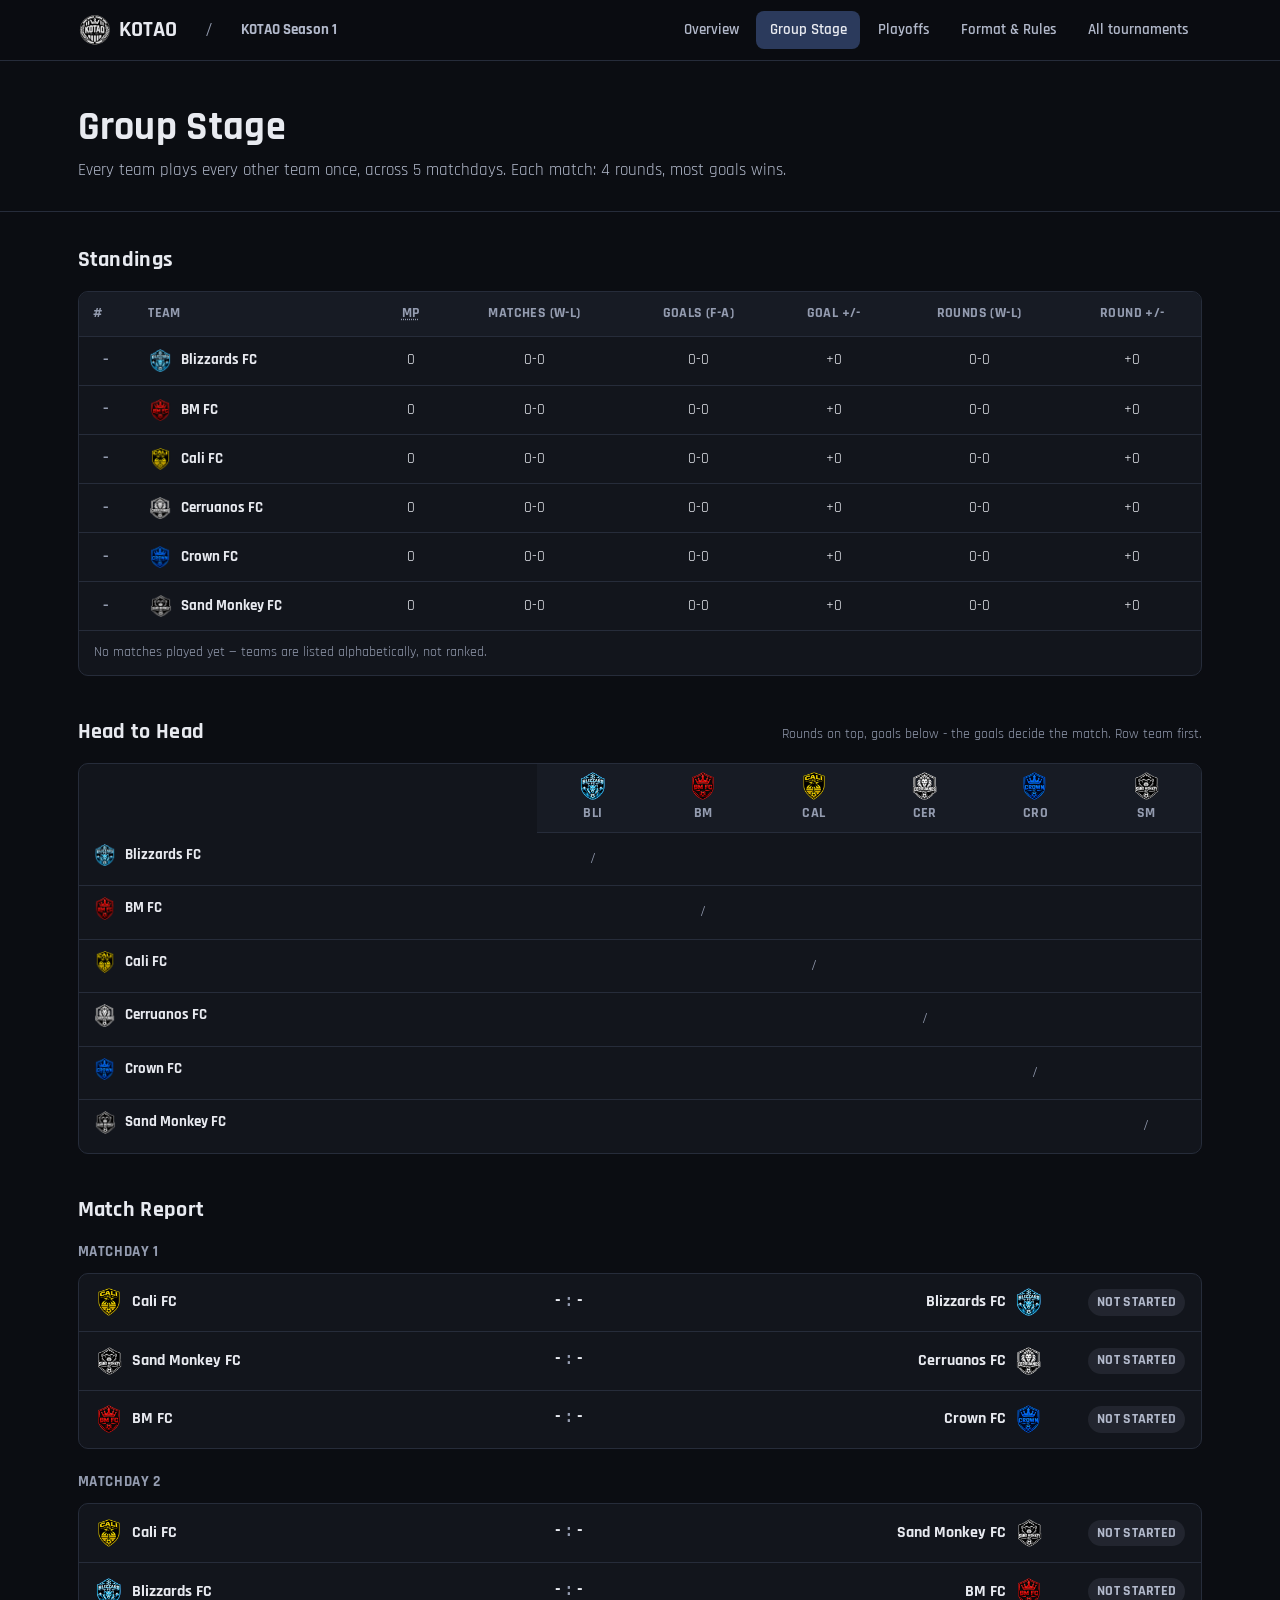
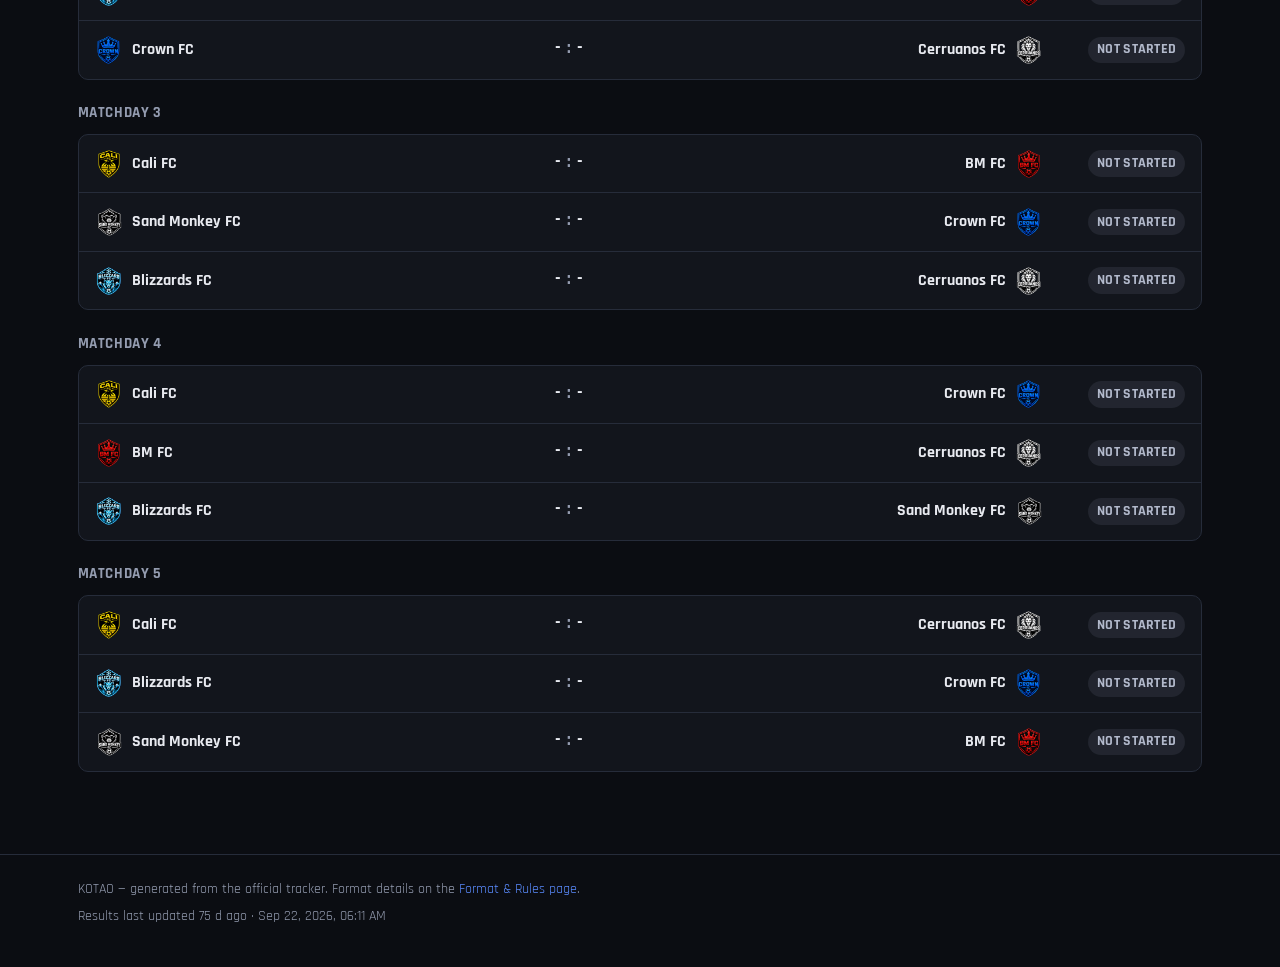
==== commit 8f026043: "Update results" ====
--- a/group-stage.html
+++ b/group-stage.html
@@ -12,16 +12,18 @@
 </head>
 <body>
 
+<a class="skip-link" href="#main">Skip to main content</a>
+
 <header class="topbar"><div class="wrap" id="nav"></div></header>
 
-<div class="hero">
+<section class="hero" aria-labelledby="page-title">
   <div class="wrap">
-    <h1>Group Stage</h1>
+    <h1 id="page-title">Group Stage</h1>
     <div class="tagline" id="hero-tagline"></div>
   </div>
-</div>
+</section>
 
-<main class="wrap">
+<main class="wrap" id="main" tabindex="-1">
 
   <section>
     <div class="section-head"><h2>Standings</h2></div>
--- a/css/styles.css
+++ b/css/styles.css
@@ -1,4 +1,14 @@
-/* KOTAO tournament site - dark esports theme. Plain CSS, no build step. */
+/* KOTAO tournament site - dark esports theme. Plain CSS, no build step.
+
+   Units, the way the course sets them out:
+   - rem for every font-size, so the whole site follows the reader's browser
+     text-size setting. The root font-size is never overridden here.
+   - em for padding, gaps and crests that must grow with the text beside them.
+   - px only for things that must not scale: hairline borders and the page's
+     maximum width.
+
+   Every text/background pair below was checked against WCAG 1.4.3 (4.5:1 for
+   body text, 3:1 for large text and UI parts). */
 
 :root {
   --bg:        #0b0d12;
@@ -7,10 +17,11 @@
   --bg-input:  #1d2230;
   --border:    #262c3a;
   --border-lt: #333b4d;
-  --text:      #e8eaf0;
-  --text-dim:  #8b93a7;
-  --text-mute: #5b6478;
-  --accent:    #5b8cff;
+  --text:      #e8eaf0;  /* 16.2:1 on --bg */
+  --text-dim:  #b2b9cb;  /*  9.9:1 on --bg */
+  --text-mute: #949cb0;  /*  7.1:1 on --bg, 6.3:1 on --bg-card */
+  --accent:    #5b8cff;  /*  6.2:1 on --bg */
+  --accent-lt: #8fb0ff;  /*  5.3:1 on --accent-dim - accent text on a blue chip */
   --accent-dim:#2b3a5c;
   --win:       #3ecf8e;
   --loss:      #ff5d6c;
@@ -23,196 +34,245 @@
 html { color-scheme: dark; }
 body {
   margin: 0;
+  min-height: 100vh;
   background: var(--bg);
   color: var(--text);
   font-family: "Rajdhani", "Segoe UI", system-ui, sans-serif;
-  font-size: 16px;
+  font-size: 1rem;
   line-height: 1.5;
 }
 h1, h2, h3 { font-family: "Rajdhani", "Segoe UI", system-ui, sans-serif; letter-spacing: .3px; margin: 0; }
+/* a long word must break rather than push the page sideways, which is what
+   happens on a narrow phone once the reader doubles the text size */
+h1, h2, h3, p, li, dd, dt, .tcard-name, .tcard-tag, .glance-item .v { overflow-wrap: break-word; }
 a { color: var(--accent); text-decoration: none; }
 a:hover { text-decoration: underline; }
 img { max-width: 100%; }
 
-.wrap { max-width: var(--maxw); margin: 0 auto; padding-inline: 20px; }
+/* Keyboard users must always be able to see where they are (WCAG 2.4.7).
+   :focus-visible keeps the ring off mouse clicks but on for the Tab key. */
+:focus-visible {
+  outline: 3px solid var(--accent-lt);
+  outline-offset: 2px;
+  border-radius: 4px;
+}
+
+/* For text that only a screen reader needs - a heading a section must have,
+   a "winner" label that a colour alone would otherwise carry. */
+.visually-hidden {
+  position: absolute; width: 1px; height: 1px;
+  padding: 0; margin: -1px; overflow: hidden;
+  clip-path: inset(50%); white-space: nowrap; border: 0;
+}
+
+/* First stop for the Tab key on every page: jump straight past the nav. */
+.skip-link {
+  position: absolute; left: 0.5rem; top: -4rem; z-index: 100;
+  background: var(--accent-dim); color: var(--text);
+  padding: 0.6em 1em; border-radius: 8px; font-weight: 700;
+  transition: top .15s;
+}
+.skip-link:focus { top: 0.5rem; }
+
+.wrap { max-width: var(--maxw); margin: 0 auto; padding-inline: 1.25rem; }
 
 /* ---------- top nav ---------- */
 .topbar {
   position: sticky; top: 0; z-index: 20;
-  background: rgba(11,13,18,.92);
+  background: rgba(11,13,18,.94);
   backdrop-filter: blur(6px);
   border-bottom: 1px solid var(--border);
 }
-.topbar .wrap { display: flex; align-items: center; gap: 28px; height: 60px; }
-.brand { display: flex; align-items: center; gap: 10px; font-weight: 700; font-size: 22px; color: var(--text); flex: none; }
+.topbar .wrap { display: flex; align-items: center; gap: 1.75rem; min-height: 3.75rem; padding-block: .4rem; flex-wrap: wrap; }
+.brand { display: flex; align-items: center; gap: .45em; font-weight: 700; font-size: 1.375rem; color: var(--text); flex: none; }
 .navlinks {
-  display: flex; gap: 4px; margin-left: auto;
-  overflow-x: auto; -webkit-overflow-scrolling: touch; scrollbar-width: none;
-}
-.navlinks::-webkit-scrollbar { display: none; }
+  display: flex; gap: .25rem; margin-left: auto; flex-wrap: wrap;
+}
+/* 2.5.8 Target Size: every nav link clears 24x24 css px with room to spare */
 .navlinks a {
-  color: var(--text-dim); padding: 8px 14px; border-radius: 8px; font-weight: 600;
-  font-size: 15px; text-decoration: none; white-space: nowrap; flex: none;
+  color: var(--text-dim); padding: .5em .9em; border-radius: 8px; font-weight: 600;
+  font-size: .9375rem; text-decoration: none; white-space: nowrap; flex: none;
+  min-height: 2.25rem; display: inline-flex; align-items: center;
 }
 .navlinks a:hover { color: var(--text); background: var(--bg-card); }
-.navlinks a.active { color: var(--text); background: var(--accent-dim); }
+.navlinks a.active, .navlinks a[aria-current="page"] { color: var(--text); background: var(--accent-dim); }
 
 /* ---------- hero ---------- */
-.hero { padding: 44px 0 28px; border-bottom: 1px solid var(--border); }
-.hero h1 { font-size: 40px; font-weight: 800; }
-.hero .tagline { color: var(--text-dim); font-size: 17px; margin-top: 6px; }
-.hero .wrap.hero-id { display: flex; align-items: center; gap: 26px; }
+.hero { padding: 2.75rem 0 1.75rem; border-bottom: 1px solid var(--border); }
+.hero h1 { font-size: 2.5rem; font-weight: 800; line-height: 1.15; }
+.hero .tagline { color: var(--text-dim); font-size: 1.0625rem; margin-top: .4em; }
+.hero .wrap.hero-id { display: flex; align-items: center; gap: 1.6rem; }
 .hero .hero-text { min-width: 0; }
-.badges { display: flex; flex-wrap: wrap; gap: 10px; margin-top: 18px; }
+.badges { display: flex; flex-wrap: wrap; gap: .625rem; margin-top: 1.1rem; }
 .badge {
-  display: inline-flex; align-items: center; gap: 6px;
+  display: inline-flex; align-items: center; gap: .4em;
   background: var(--bg-card); border: 1px solid var(--border-lt);
-  color: var(--text-dim); font-size: 13px; font-weight: 700;
-  padding: 6px 12px; border-radius: 999px; text-transform: uppercase; letter-spacing: .4px;
+  color: var(--text-dim); font-size: .875rem; font-weight: 700;
+  padding: .35em .8em; border-radius: 999px; text-transform: uppercase; letter-spacing: .4px;
 }
 .badge.live { color: var(--win); border-color: color-mix(in srgb, var(--win) 40%, var(--border-lt)); }
 .badge.gold { color: var(--gold); border-color: color-mix(in srgb, var(--gold) 40%, var(--border-lt)); }
 
 /* ---------- page sections ---------- */
-main { padding-block: 32px 60px; }
-section + section { margin-top: 40px; }
-.section-head { display: flex; align-items: baseline; justify-content: space-between; gap: 12px; margin-bottom: 14px; flex-wrap: wrap; }
-.section-head h2 { font-size: 22px; font-weight: 800; }
-.section-head .note { color: var(--text-mute); font-size: 13px; }
+main { padding-block: 2rem 3.75rem; }
+section + section { margin-top: 2.5rem; }
+.section-head { display: flex; align-items: baseline; justify-content: space-between; gap: .75rem; margin-bottom: .875rem; flex-wrap: wrap; }
+.section-head h2 { font-size: 1.375rem; font-weight: 800; }
+.section-head .note { color: var(--text-mute); font-size: .875rem; }
 
 .panel {
   background: var(--bg-panel); border: 1px solid var(--border);
   border-radius: var(--radius); overflow: hidden;
+  /* positioned so the absolutely-placed .visually-hidden labels inside are
+     clipped here instead of stretching the page sideways on a phone (1.4.10) */
+  position: relative;
 }
 
 /* ---------- stat cards ---------- */
-.stat-grid { display: grid; grid-template-columns: repeat(4, 1fr); gap: 14px; }
+.stat-grid { display: grid; grid-template-columns: repeat(4, minmax(0, 1fr)); gap: .875rem; }
 .stat-card {
   background: var(--bg-card); border: 1px solid var(--border);
-  border-radius: var(--radius); padding: 16px 18px;
-}
-.stat-card .label { color: var(--text-mute); font-size: 12px; text-transform: uppercase; letter-spacing: .5px; font-weight: 700; }
-.stat-card .value { font-size: 26px; font-weight: 800; margin-top: 4px; }
+  border-radius: var(--radius); padding: 1em 1.15em;
+}
+.stat-card .label { color: var(--text-mute); font-size: .875rem; text-transform: uppercase; letter-spacing: .5px; font-weight: 700; }
+.stat-card .value { font-size: 1.625rem; font-weight: 800; margin-top: .15em; min-width: 0; }
+.stat-card .label, .stat-card .value { overflow: hidden; }
 .stat-card .value.accent { color: var(--accent); }
 /* a team name needs room for its crest, so it sits a notch smaller */
-.stat-card .value.team-value { font-size: 21px; }
+.stat-card .value.team-value { font-size: 1.3125rem; }
 .stat-card .value.gold { color: var(--gold); }
 
 /* ---------- tables ---------- */
-table { width: 100%; border-collapse: collapse; font-size: 14.5px; }
+table { width: 100%; border-collapse: collapse; font-size: .9375rem; }
+caption { text-align: left; }
 thead th {
-  text-align: left; font-size: 12px; text-transform: uppercase; letter-spacing: .4px;
-  color: var(--text-mute); font-weight: 700; padding: 12px 14px;
+  text-align: left; font-size: .875rem; text-transform: uppercase; letter-spacing: .4px;
+  color: var(--text-mute); font-weight: 700; padding: .8em 1em;
   background: var(--bg-card); border-bottom: 1px solid var(--border);
   white-space: nowrap;
 }
-tbody td { padding: 11px 14px; border-bottom: 1px solid var(--border); white-space: nowrap; }
-tbody tr:last-child td { border-bottom: none; }
-tbody tr:hover { background: rgba(255,255,255,.02); }
+tbody td, tbody th { padding: .75em 1em; border-bottom: 1px solid var(--border); white-space: nowrap; }
+tbody tr:last-child > * { border-bottom: none; }
+tbody tr:hover { background: rgba(255,255,255,.03); }
 td.num, th.num { text-align: center; }
-td.team { font-weight: 700; }
-.rank-cell { color: var(--text-mute); font-weight: 700; width: 34px; }
-.rank-cell.top4 { color: var(--accent); }
-.table-scroll { overflow-x: auto; }
-
-.pos-pill { display: inline-flex; align-items: center; justify-content: center; width: 24px; height: 24px; border-radius: 6px; font-weight: 800; font-size: 13px; }
+td.team, tbody th.team { font-weight: 700; text-align: left; }
+.rank-cell { color: var(--text-mute); font-weight: 700; width: 2.2rem; }
+.table-scroll { overflow-x: auto; position: relative; }
+
+.pos-pill { display: inline-flex; align-items: center; justify-content: center; min-width: 1.6rem; height: 1.6rem; padding: 0 .25em; border-radius: 6px; font-weight: 800; font-size: .875rem; }
 .pos-pill.p1 { background: color-mix(in srgb, var(--gold) 25%, transparent); color: var(--gold); }
-.pos-pill.p2, .pos-pill.p3, .pos-pill.p4 { background: var(--accent-dim); color: var(--accent); }
+.pos-pill.p2, .pos-pill.p3, .pos-pill.p4 { background: var(--accent-dim); color: var(--accent-lt); }
 .pos-pill.p5, .pos-pill.p6 { background: rgba(255,93,108,.15); color: var(--loss); }
 
-.legend { padding: 12px 16px; color: var(--text-mute); font-size: 13px; border-top: 1px solid var(--border); }
+.legend { padding: .8em 1.1em; color: var(--text-mute); font-size: .875rem; border-top: 1px solid var(--border); }
 
 /* ---------- matchday cards ---------- */
-.matchday { margin-bottom: 22px; }
-.matchday h3 { font-size: 14px; text-transform: uppercase; letter-spacing: .6px; color: var(--text-mute); margin-bottom: 10px; font-weight: 800; }
+.matchday { margin-bottom: 1.4rem; }
+.matchday h3 { font-size: .9375rem; text-transform: uppercase; letter-spacing: .6px; color: var(--text-mute); margin-bottom: .6rem; font-weight: 800; }
 .match-row {
-  display: grid; grid-template-columns: 1fr auto 1fr 120px; align-items: center;
-  gap: 14px; padding: 12px 16px; border-bottom: 1px solid var(--border);
+  display: grid; grid-template-columns: 1fr auto 1fr 8rem; align-items: center;
+  gap: .875rem; padding: .8em 1em; border-bottom: 1px solid var(--border);
 }
 .match-row:last-child { border-bottom: none; }
 .match-kind {
-  font-size: 11px; color: var(--text-mute); text-transform: uppercase; letter-spacing: .4px;
-  font-weight: 700; padding: 12px 16px 0;
-}
-.match-kind:first-child { padding-top: 14px; }
-.match-row .side { display: flex; align-items: center; gap: 10px; font-weight: 700; }
+  font-size: .875rem; color: var(--text-mute); text-transform: uppercase; letter-spacing: .4px;
+  font-weight: 700; padding: .8em 1em 0;
+}
+.match-row .side { display: flex; align-items: center; gap: .6em; font-weight: 700; }
 .match-row .side.right { flex-direction: row-reverse; text-align: right; }
-.match-row .score { font-weight: 800; font-size: 18px; min-width: 72px; text-align: center; }
-.match-row .score .sep { color: var(--text-mute); padding: 0 6px; }
-.match-row .status { font-size: 12px; text-align: right; }
-.rounds-strip { display: flex; gap: 4px; justify-content: center; margin-top: 4px; }
+.match-row .score { font-weight: 800; font-size: 1.125rem; min-width: 4.5rem; text-align: center; }
+.match-row .score .sep { color: var(--text-mute); padding: 0 .35em; }
+.match-row .status { font-size: .875rem; text-align: right; }
+.match-row .subscore {
+  font-size: .875rem; font-weight: 700; letter-spacing: .3px; text-transform: uppercase;
+  color: var(--text-mute); margin-top: .15em; text-align: center;
+}
+.rounds-strip { display: flex; flex-wrap: wrap; gap: .25rem; justify-content: center; margin-top: .3em; }
 .rounds-strip span {
-  font-size: 11px; color: var(--text-mute); background: var(--bg-card);
-  border: 1px solid var(--border); border-radius: 4px; padding: 1px 5px;
-}
+  font-size: .875rem; color: var(--text-mute); background: var(--bg-card);
+  border: 1px solid var(--border); border-radius: 4px; padding: .05em .4em;
+}
+.rounds-strip .gdiv {
+  width: 1px; align-self: stretch; background: var(--border-lt); margin: .15em .2em;
+}
+/* 1.4.1 Use of Color: the winner is marked with a tick as well as a colour */
 .win-name { color: var(--text); }
 .win-name.winner { color: var(--win); }
-
-.status-pill { display: inline-block; padding: 3px 9px; border-radius: 999px; font-size: 11px; font-weight: 700; text-transform: uppercase; letter-spacing: .3px; }
+.win-name.winner::after { content: " \2713"; font-weight: 800; }
+
+.status-pill { display: inline-block; padding: .2em .65em; border-radius: 999px; font-size: .875rem; font-weight: 700; text-transform: uppercase; letter-spacing: .3px; }
 .status-pill.finished { background: rgba(62,207,142,.12); color: var(--win); }
 .status-pill.next { background: rgba(91,140,255,.15); color: var(--accent); }
-.status-pill.pending { background: rgba(139,147,167,.12); color: var(--text-mute); }
+.status-pill.pending { background: rgba(148,156,176,.12); color: var(--text-dim); }
 .status-pill.error { background: rgba(255,93,108,.15); color: var(--loss); }
+.status-pill.level { background: rgba(242,182,50,.14); color: var(--gold); }
 
 /* ---------- team crests ----------
    One square box per crest, whatever the artwork's own proportions: the files
    are pre-trimmed and centred on a square canvas, so a portrait shield and a
-   round emblem end up optically the same weight. */
+   round emblem end up optically the same weight. Sized in em, so a crest grows
+   with the text it sits beside when the reader enlarges the page. */
 .tlogo {
-  width: 24px; height: 24px; flex: none;
+  width: 1.5em; height: 1.5em; flex: none;
   object-fit: contain; vertical-align: middle;
 }
-.tlogo.sm { width: 20px; height: 20px; }
-.tlogo.md { width: 28px; height: 28px; }
-.tlogo.xl { width: 68px; height: 68px; }
-.tlogo.brand-logo { width: 32px; height: 32px; }
-.tlogo.hero-logo { width: 104px; height: 104px; }
+.tlogo.sm { width: 1.35em; height: 1.35em; }
+.tlogo.md { width: 1.75em; height: 1.75em; }
+.tlogo.xl { width: 4.25rem; height: 4.25rem; }
+.tlogo.brand-logo { width: 2rem; height: 2rem; }
+.tlogo.hero-logo { width: 6.5rem; height: 6.5rem; }
 
 /* stand-in for a team whose crest file is missing (renamed team, new team) */
 .tlogo-mono {
   display: inline-flex; align-items: center; justify-content: center;
   background: var(--bg-input); border: 1px solid var(--border-lt);
   border-radius: 6px; color: var(--text-dim);
-  font-weight: 800; font-size: 11px; letter-spacing: .3px;
-}
-.tlogo.sm.tlogo-mono { font-size: 9px; border-radius: 5px; }
-.tlogo.md.tlogo-mono { font-size: 12px; }
-.tlogo.xl.tlogo-mono { font-size: 26px; border-radius: 14px; }
-.team-id { display: inline-flex; align-items: center; gap: 10px; min-width: 0; }
+  font-weight: 800; font-size: .7em; letter-spacing: .3px;
+}
+.tlogo.xl.tlogo-mono { font-size: 1.625rem; border-radius: 14px; }
+.team-id { display: inline-flex; align-items: center; gap: .6em; min-width: 0; }
 .tname { overflow: hidden; text-overflow: ellipsis; white-space: nowrap; }
 
 /* ---------- unresolved ties ----------
    Only reachable when three or more teams are level on every criterion,
    head-to-head included. Loud on purpose: it blocks the playoffs. */
-.team-cell { display: flex; align-items: center; gap: 10px; }
+.team-cell { display: flex; align-items: center; gap: .6em; flex-wrap: wrap; }
 .tie-flag {
   display: inline-block; flex: none;
-  font-size: 10.5px; font-weight: 800; letter-spacing: .4px; text-transform: uppercase;
+  font-size: .875rem; font-weight: 800; letter-spacing: .4px; text-transform: uppercase;
   color: var(--gold); background: color-mix(in srgb, var(--gold) 14%, transparent);
-  padding: 2px 8px; border-radius: 999px;
+  padding: .1em .6em; border-radius: 999px;
 }
 tr.tied td { background: color-mix(in srgb, var(--gold) 5%, transparent); }
 .tie-notice {
   border: 1px solid color-mix(in srgb, var(--gold) 40%, var(--border));
   background: color-mix(in srgb, var(--gold) 8%, var(--bg-panel));
-  border-radius: var(--radius); padding: 18px 20px; margin-bottom: 18px;
-}
-.tie-notice .tie-title { color: var(--gold); font-weight: 800; font-size: 16px; margin-bottom: 6px; }
-.tie-notice p { margin: 0 0 8px; color: var(--text-dim); font-size: 14.5px; }
-.tie-notice ul { margin: 0; padding-left: 18px; color: var(--text-dim); font-size: 14.5px; }
-
-/* ---------- head-to-head matrix ---------- */
+  border-radius: var(--radius); padding: 1.1em 1.25em; margin-bottom: 1.1rem;
+}
+.tie-notice .tie-title { color: var(--gold); font-weight: 800; font-size: 1rem; margin-bottom: .4em; }
+.tie-notice p { margin: 0 0 .5em; color: var(--text-dim); font-size: .9375rem; }
+.tie-notice ul { margin: 0; padding-left: 1.2em; color: var(--text-dim); font-size: .9375rem; }
+
+/* ---------- head-to-head matrix ----------
+   Each cell carries the rounds on top and the goals below. The goals decide
+   the match, so they set the colour - and a W/L letter says the same thing
+   without relying on colour at all (WCAG 1.4.1). */
 .h2h td, .h2h th { text-align: center; }
-.h2h th.h2h-col { padding: 9px 6px; text-align: center; }
-.h2h th.h2h-col .tlogo { display: inline-block; }
+.h2h th.h2h-col { padding: .6em .4em; text-align: center; }
+.h2h th.h2h-col .tlogo { display: block; margin: 0 auto; width: 1.75rem; height: 1.75rem; }
+.h2h th.h2h-col .h2h-abbr { display: block; margin-top: .2em; font-size: .875rem; }
 .h2h .rowlabel { text-align: left; font-weight: 700; }
-.h2h .win { color: var(--win); font-weight: 700; }
-.h2h .loss { color: var(--loss); font-weight: 700; }
+.h2h td .h2h-r, .h2h td .h2h-g { display: block; line-height: 1.25; }
+.h2h td .h2h-g { font-size: .875rem; color: var(--text-mute); }
+.h2h .win { color: var(--win); font-weight: 700; background: color-mix(in srgb, var(--win) 14%, transparent); }
+.h2h .loss { color: var(--loss); font-weight: 700; background: color-mix(in srgb, var(--loss) 14%, transparent); }
+.h2h .win .h2h-g, .h2h .loss .h2h-g { color: inherit; opacity: .85; }
 .h2h .diag { color: var(--text-mute); }
 
 /* ---------- bracket ----------
    Every measurement is a CSS variable so the connectors stay correct if any
-   of them change. The trick that makes this work with zero JS/px-guessing:
+   of them change, and they are in rem so the whole diagram scales with the
+   reader's text size. The trick that makes this work with zero JS:
 
    - A round with two matches uses `justify-content: space-between`, so its
      first/last match always sit flush with the column's own top/bottom
@@ -229,14 +289,14 @@
      Final's center too - no need to know the blocks' heights at all.
 */
 :root {
-  --bh: 76.5px;      /* one match box (2 rows) */
-  --pg: 32px;        /* gap between the two matches of a pair */
-  --bw: 218px;       /* round column width */
-  --stub: 40px;      /* normal connector gap between adjacent rounds */
-  --lstub: 298px;    /* Upper Bracket's Semifinal->Final gap (skips a column
-                        the Lower Bracket uses instead: stub+bw+stub) */
-  --block-gap: 56px; /* vertical gap between the Upper and Lower blocks */
-  --lw: 2px;         /* connector line thickness */
+  --bh: 5rem;         /* one match box (2 rows) */
+  --pg: 2rem;         /* gap between the two matches of a pair */
+  --bw: 13.75rem;     /* round column width */
+  --stub: 2.5rem;     /* normal connector gap between adjacent rounds */
+  --lstub: 18.75rem;  /* Upper Bracket's Semifinal->Final gap (skips a column
+                         the Lower Bracket uses instead: stub+bw+stub) */
+  --block-gap: 3.5rem;/* vertical gap between the Upper and Lower blocks */
+  --lw: 2px;          /* connector line thickness */
   --elbow: calc(var(--stub) / 2);  /* match's edge -> the merge bar */
   /* A pair column is exactly as tall as its two matches + their gap, and uses
      space-between - so half a match's height, measured from the column's own
@@ -246,8 +306,8 @@
      so its center sits one match + half a gap from the row's edge. */
   --row-half: calc(var(--bh) + var(--pg) / 2);
 }
-.bracket-scroll { overflow-x: auto; padding: 28px 20px 8px; }
-.bk-top-headers { display: flex; width: max-content; margin: 0 auto 18px; }
+.bracket-scroll { overflow-x: auto; position: relative; padding: 1.75rem 1.25rem .5rem; }
+.bk-top-headers { display: flex; width: max-content; margin: 0 auto 1.1rem; }
 .mr-long { margin-right: var(--lstub); }
 .mr-stub { margin-right: var(--stub); }
 .bracket-outer { display: flex; align-items: flex-start; column-gap: 0; width: max-content; margin: 0 auto; }
@@ -255,25 +315,26 @@
 .bk-row { display: flex; }
 .bk-row.ub-row { column-gap: var(--lstub); --gap: var(--lstub); }
 .bk-row.lb-row, .bk-row.lb-heads { column-gap: var(--stub); --gap: var(--stub); }
-.bk-row.lb-heads { margin-bottom: 12px; }
+.bk-row.lb-heads { margin-bottom: .75rem; }
 .round { display: flex; flex-direction: column; width: var(--bw); flex: none; }
 .round.pair { justify-content: space-between; row-gap: var(--pg); position: relative; }
 .round.single { justify-content: center; position: relative; }
 
 .round-head { width: var(--bw); flex: none; text-align: center; }
-.round-head .title { font-size: 11.5px; text-transform: uppercase; letter-spacing: .5px; color: var(--text-mute); font-weight: 700; background: var(--bg-card); border: 1px solid var(--border); border-radius: 6px; padding: 6px 10px; display: block; }
-.round-head .bo { font-size: 15px; font-weight: 800; margin-top: 6px; }
+.round-head .title { font-size: .875rem; text-transform: uppercase; letter-spacing: .5px; color: var(--text-mute); font-weight: 700; background: var(--bg-card); border: 1px solid var(--border); border-radius: 6px; padding: .4em .7em; display: block; }
+.round-head .bo { font-size: .9375rem; font-weight: 800; margin-top: .4em; }
 
 .bmatch { position: relative; height: var(--bh); box-sizing: border-box; background: var(--bg-card); border: 1px solid var(--border); border-radius: 8px; overflow: hidden; }
-.bmatch .brow { height: 50%; box-sizing: border-box; display: flex; align-items: center; gap: 7px; padding: 0 9px; font-size: 13.5px; font-weight: 700; }
+.bmatch .brow { height: 50%; box-sizing: border-box; display: flex; align-items: center; gap: .5em; padding: 0 .6em; font-size: .875rem; font-weight: 700; }
 .bmatch .brow + .brow { border-top: 1px solid var(--border); }
 .bmatch .brow .nm { flex: 1; min-width: 0; overflow: hidden; text-overflow: ellipsis; white-space: nowrap; }
-.bmatch .brow .sc { background: var(--bg-input); border-radius: 4px; padding: 1px 8px; min-width: 20px; text-align: center; }
+.bmatch .brow .sc { background: var(--bg-input); border-radius: 4px; padding: .05em .5em; min-width: 1.4em; text-align: center; }
 .bmatch .brow.winner .nm, .bmatch .brow.winner .sc { color: var(--win); }
+.bmatch .brow.winner .nm::after { content: " \2713"; font-weight: 800; }
 /* ---------- undecided slots ----------
    Everything not yet determined reads "TBD" in the same muted, un-emphasised
    way, so an empty bracket never looks like a broken one. */
-.bmatch .brow.tbd .nm { color: var(--text-mute); font-weight: 700; font-size: 12.5px; letter-spacing: .5px; }
+.bmatch .brow.tbd .nm { color: var(--text-mute); font-weight: 700; letter-spacing: .5px; }
 .tname.tbd { color: var(--text-mute); letter-spacing: .5px; }
 .tbd-value { color: var(--text-mute); }
 .pos-pill.tbd { background: none; color: var(--text-mute); font-weight: 700; }
@@ -330,85 +391,85 @@
 .gf-col { display: flex; align-self: center; }
 
 .champion-banner {
-  margin-top: 18px; text-align: center; padding: 18px; border-radius: var(--radius);
+  margin-top: 1.1rem; text-align: center; padding: 1.1em; border-radius: var(--radius);
   background: linear-gradient(180deg, rgba(242,182,50,.12), transparent); border: 1px solid color-mix(in srgb, var(--gold) 35%, var(--border));
 }
-.champion-banner .tlogo { display: block; margin: 0 auto 12px; }
-.champion-banner .label { color: var(--text-mute); font-size: 12px; text-transform: uppercase; letter-spacing: .6px; font-weight: 700; }
-.champion-banner .name { font-size: 30px; font-weight: 900; color: var(--gold); margin-top: 4px; }
+.champion-banner .tlogo { display: block; margin: 0 auto .75rem; }
+.champion-banner .label { color: var(--text-mute); font-size: .875rem; text-transform: uppercase; letter-spacing: .6px; font-weight: 700; }
+.champion-banner .name { font-size: 1.875rem; font-weight: 900; color: var(--gold); margin-top: .15em; }
 
 /* ---------- format / rules page ----------
    Written for players, so it is paced for reading rather than scanning: the
    category label is a line of its own above the heading, and body copy gets a
    generous measure of line-height. */
-.glance { display: grid; grid-template-columns: repeat(4, 1fr); gap: 14px; }
+.glance { display: grid; grid-template-columns: repeat(4, minmax(0, 1fr)); gap: .875rem; }
 .glance-item {
   background: var(--bg-card); border: 1px solid var(--border);
-  border-radius: var(--radius); padding: 18px 20px; text-align: center;
-}
-.glance-item .k { font-size: 28px; font-weight: 800; color: var(--accent); line-height: 1.1; }
+  border-radius: var(--radius); padding: 1.1em 1.25em; text-align: center;
+}
+.glance-item .k { font-size: 1.75rem; font-weight: 800; color: var(--accent); line-height: 1.1; }
 .glance-item .v {
-  font-size: 12px; color: var(--text-mute); text-transform: uppercase;
-  letter-spacing: .6px; font-weight: 700; margin-top: 6px;
+  font-size: .875rem; color: var(--text-mute); text-transform: uppercase;
+  letter-spacing: .6px; font-weight: 700; margin-top: .3em;
 }
 
 .rule-group {
-  font-size: 13px; text-transform: uppercase; letter-spacing: 1.1px;
-  color: var(--text-mute); font-weight: 800; margin-bottom: 12px;
-}
-.rule-card { padding: 28px 30px; }
+  font-size: .9375rem; text-transform: uppercase; letter-spacing: 1.1px;
+  color: var(--text-mute); font-weight: 800; margin-bottom: .75rem;
+}
+.rule-card { padding: 1.75em 1.9em; }
 .rule-card + .rule-card { border-top: 1px solid var(--border); }
 .rule-card .tag {
-  display: inline-block; margin-bottom: 14px;
-  font-size: 11px; font-weight: 800; letter-spacing: .9px;
-  color: var(--accent); background: var(--accent-dim);
-  padding: 4px 11px; border-radius: 999px;
-}
-.rule-card h3 { font-size: 20px; font-weight: 800; margin-bottom: 12px; }
-.rule-card p { color: var(--text-dim); font-size: 15.5px; line-height: 1.7; margin: 0 0 12px; }
+  display: inline-block; margin-bottom: .85em;
+  font-size: .875rem; font-weight: 800; letter-spacing: .9px;
+  color: var(--accent-lt); background: var(--accent-dim);
+  padding: .25em .75em; border-radius: 999px;
+}
+.rule-card h3 { font-size: 1.25rem; font-weight: 800; margin-bottom: .6em; }
+.rule-card p { color: var(--text-dim); font-size: 1rem; line-height: 1.7; margin: 0 0 .75em; }
 .rule-card p:last-child { margin-bottom: 0; }
 .rule-card .aside {
-  font-size: 14px; color: var(--text-mute);
-  border-left: 2px solid var(--border-lt); padding-left: 14px; margin-top: 16px;
-}
-
-.rule-card ul, .rule-card ol { margin: 0 0 12px; padding-left: 0; list-style: none; }
+  font-size: .9375rem; color: var(--text-mute);
+  border-left: 2px solid var(--border-lt); padding-left: .9em; margin-top: 1em;
+}
+
+.rule-card ul, .rule-card ol { margin: 0 0 .75em; padding-left: 0; list-style: none; }
 .rule-card li {
-  position: relative; color: var(--text-dim); font-size: 15.5px;
-  line-height: 1.7; padding-left: 24px; margin-bottom: 7px;
+  position: relative; color: var(--text-dim); font-size: 1rem;
+  line-height: 1.7; padding-left: 1.5em; margin-bottom: .45em;
 }
 .rule-card li:last-child { margin-bottom: 0; }
 .rule-card ul li::before {
-  content: ''; position: absolute; left: 6px; top: 11px;
-  width: 6px; height: 6px; border-radius: 50%; background: var(--accent);
+  content: ''; position: absolute; left: .4em; top: .7em;
+  width: .4em; height: .4em; border-radius: 50%; background: var(--accent);
 }
 /* the tiebreak order is the whole point of that list, so it is numbered */
 .rule-card ol.ranked { counter-reset: step; }
-.rule-card ol.ranked li { counter-increment: step; padding-left: 36px; margin-bottom: 10px; }
+.rule-card ol.ranked li { counter-increment: step; padding-left: 2.25em; margin-bottom: .6em; }
 .rule-card ol.ranked li::before {
-  content: counter(step); position: absolute; left: 0; top: 3px;
-  width: 22px; height: 22px; border-radius: 7px;
-  background: var(--accent-dim); color: var(--accent);
-  font-size: 12px; font-weight: 800;
+  content: counter(step); position: absolute; left: 0; top: .15em;
+  width: 1.5em; height: 1.5em; border-radius: 7px;
+  background: var(--accent-dim); color: var(--accent-lt);
+  font-size: .875rem; font-weight: 800;
   display: flex; align-items: center; justify-content: center;
 }
 
-.phase-list { margin-top: 4px; }
+.phase-list { margin-top: .25rem; }
 .phase-row {
-  display: flex; align-items: center; gap: 14px;
-  padding: 12px 0; border-bottom: 1px solid var(--border);
+  display: flex; align-items: center; gap: .875rem;
+  padding: .75em 0; border-bottom: 1px solid var(--border);
 }
 .phase-row:last-child { border-bottom: none; }
 .phase-row:first-child { padding-top: 0; }
-.phase-row .pname { flex: 1; min-width: 0; font-weight: 700; font-size: 15.5px; }
+.phase-row .pname { flex: 1; min-width: 0; font-weight: 700; font-size: 1rem; }
 .phase-row .pdesc {
-  display: block; font-weight: 500; font-size: 13.5px;
-  color: var(--text-mute); margin-top: 2px;
+  display: block; font-weight: 500; font-size: .9375rem;
+  color: var(--text-mute); margin-top: .15em;
 }
 .phase-row .pbo {
-  flex: none; font-size: 12px; font-weight: 800; letter-spacing: .4px;
+  flex: none; font-size: .875rem; font-weight: 800; letter-spacing: .4px;
   background: var(--bg-input); border: 1px solid var(--border-lt);
-  color: var(--text-dim); padding: 4px 11px; border-radius: 999px;
+  color: var(--text-dim); padding: .25em .75em; border-radius: 999px;
 }
 .phase-row.final .pname { color: var(--gold); }
 .phase-row.final .pbo {
@@ -417,83 +478,104 @@
 }
 
 /* ---------- footer ---------- */
-footer { border-top: 1px solid var(--border); padding: 24px 0 40px; color: var(--text-mute); font-size: 13px; }
-.stamp { margin-top: 6px; font-size: 12px; color: var(--text-mute); opacity: .8; }
+footer { border-top: 1px solid var(--border); padding: 1.5rem 0 2.5rem; color: var(--text-mute); font-size: .875rem; }
+/* an inline link in a sentence still deserves a 24px-tall hit area (2.5.8) */
+footer a { padding-block: .4em; }
+.stamp { margin-top: .4em; font-size: .875rem; color: var(--text-mute); }
 .stamp:empty { display: none; }
 
-/* ---------- responsive ---------- */
-@media (max-width: 860px) {
-  .stat-grid { grid-template-columns: repeat(2, 1fr); }
-  .match-row { grid-template-columns: 1fr; text-align: center; gap: 6px; }
-  .match-row .side.right { flex-direction: row; text-align: center; justify-content: center; }
-  .match-row .status { text-align: center; }
-  .topbar .wrap { gap: 14px; }
-  .navlinks a { padding: 8px 10px; font-size: 14px; }
-  .glance { grid-template-columns: repeat(2, 1fr); }
-  .rule-card { padding: 22px 20px; }
-  .hero .wrap.hero-id { flex-direction: column; align-items: flex-start; gap: 16px; }
-  .tlogo.hero-logo { width: 76px; height: 76px; }
-  /* a stacked match row centres its two sides, so the crests lead both names */
-  .match-row .side, .match-row .side.right { justify-content: center; }
-}
-
-/* ---------- multi-tournament nav + hub ---------- */
+/* ---------- home page: the tournament list ---------- */
 a.brand { text-decoration: none; }
 a.brand:hover { color: var(--accent); }
-.nav-sep { color: var(--text-mute); font-size: 20px; flex: none; }
+.nav-sep { color: var(--text-mute); font-size: 1.25rem; flex: none; }
 .nav-tourney {
-  color: var(--text-dim); font-weight: 700; font-size: 15px; flex: none;
+  color: var(--text-dim); font-weight: 700; font-size: .9375rem; flex: none;
   white-space: nowrap; overflow: hidden; text-overflow: ellipsis; max-width: 30vw;
 }
 
-.tcards { display: grid; grid-template-columns: repeat(2, 1fr); gap: 16px; }
+.tcards { display: grid; grid-template-columns: repeat(2, minmax(0, 1fr)); gap: 1rem; }
 .tcard {
   display: block; text-decoration: none; color: inherit;
   background: var(--bg-panel); border: 1px solid var(--border);
-  border-radius: var(--radius); padding: 20px 22px;
+  border-radius: var(--radius); padding: 1.25em 1.4em;
   transition: border-color .15s, transform .15s;
 }
 .tcard:hover { border-color: var(--accent); transform: translateY(-2px); }
 .tcard.done { border-color: color-mix(in srgb, var(--gold) 35%, var(--border)); }
-.tcard-top { display: flex; align-items: flex-start; gap: 14px; }
-.tlogo.tcard-logo { width: 44px; height: 44px; flex: none; }
+.tcard-top { display: flex; align-items: flex-start; gap: .875rem; flex-wrap: wrap; }
+.tlogo.tcard-logo { width: 2.75rem; height: 2.75rem; flex: none; }
 .tcard-top > div { flex: 1; min-width: 0; }
 .tcard-top .badge { flex: none; margin: 0; }
-.tcard-name { font-size: 21px; font-weight: 800; line-height: 1.2; }
-.tcard-tag { color: var(--text-dim); font-size: 14px; margin-top: 3px; }
+.tcard-name { font-size: 1.3125rem; font-weight: 800; line-height: 1.2; }
+.tcard-tag { color: var(--text-dim); font-size: .9375rem; margin-top: .15em; }
 .tcard-meta {
-  display: flex; flex-wrap: wrap; gap: 6px 18px; margin: 16px 0 14px;
-  color: var(--text-mute); font-size: 13px; font-weight: 600;
+  display: flex; flex-wrap: wrap; gap: .4rem 1.1rem; margin: 1rem 0 .875rem;
+  color: var(--text-mute); font-size: .875rem; font-weight: 600;
 }
 .tcard-meta span:empty { display: none; }
 .tcard-foot {
-  display: flex; align-items: center; justify-content: space-between; gap: 12px;
-  border-top: 1px solid var(--border); padding-top: 14px;
-}
-.tcard-teams { display: flex; gap: 6px; flex-wrap: wrap; }
-.tcard-champ { display: flex; align-items: center; gap: 8px; color: var(--gold);
-               font-size: 13px; font-weight: 700; text-transform: uppercase; }
-.tcard-champ .tname { color: var(--text); text-transform: none; font-size: 15px; }
-.tcard-go { color: var(--accent); font-weight: 700; font-size: 14px; flex: none; }
-
-.panel.about { padding: 20px 22px; color: var(--text-dim); }
-.panel.about p { margin: 0 0 10px; line-height: 1.65; }
+  display: flex; align-items: center; justify-content: space-between; gap: .75rem;
+  border-top: 1px solid var(--border); padding-top: .875rem; flex-wrap: wrap;
+}
+.tcard-teams { display: flex; gap: .4rem; flex-wrap: wrap; }
+.tcard-champ { display: flex; align-items: center; gap: .5rem; color: var(--gold);
+               font-size: .875rem; font-weight: 700; text-transform: uppercase;
+               flex-wrap: wrap; min-width: 0; }
+.tcard-champ .tname { color: var(--text); text-transform: none; font-size: .9375rem; }
+.tcard-go { color: var(--accent); font-weight: 700; font-size: .9375rem; flex: none; }
+
+.panel.about { padding: 1.25em 1.4em; color: var(--text-dim); }
+.panel.about p { margin: 0 0 .6em; line-height: 1.65; }
 .panel.about p:last-child { margin-bottom: 0; }
 
-/* ---------- aggregate scores, multi-match series ---------- */
-.status-pill.level { background: rgba(242,182,50,.14); color: var(--gold); }
-.match-row .subscore {
-  font-size: 11px; font-weight: 700; letter-spacing: .3px; text-transform: uppercase;
-  color: var(--text-mute); margin-top: 2px; text-align: center;
-}
-.rounds-strip .gdiv {
-  width: 1px; align-self: stretch; background: var(--border-lt); margin: 2px 3px;
-}
-/* head-to-head: rounds on top, the goals that decided it a size below */
-.h2h td .h2h-r, .h2h td .h2h-g { display: block; line-height: 1.25; }
-.h2h td .h2h-g { font-size: 11px; opacity: .75; }
-
-@media (max-width: 760px) {
-  .tcards { grid-template-columns: 1fr; }
+/* ---------- adaptive layout ----------
+   Breakpoints follow the course: 1280 for desktop, 1024 for tablets, 768 for
+   phones - plus a last pass at 400px so the page still holds together down to
+   the 300px the course sets as the floor. `max-width` rather than the newer
+   range syntax, so every browser in use understands them (WCAG 4.1 Robust). */
+@media (max-width: 1280px) {
+  .wrap { padding-inline: 1.1rem; }
+}
+
+@media (max-width: 1024px) {
+  .stat-grid, .glance { grid-template-columns: repeat(2, minmax(0, 1fr)); }
+  .hero h1 { font-size: 2.125rem; }
+}
+
+@media (max-width: 768px) {
+  .tcards { grid-template-columns: minmax(0, 1fr); }
   .nav-sep, .nav-tourney { display: none; }
-}
+  .topbar .wrap { gap: .75rem; }
+  .navlinks { margin-left: 0; }
+  .navlinks a { padding: .5em .7em; }
+  .match-row { grid-template-columns: 1fr; text-align: center; gap: .4rem; }
+  .match-row .side, .match-row .side.right { flex-direction: row; justify-content: center; text-align: center; }
+  .match-row .status { text-align: center; }
+  .rule-card { padding: 1.4em 1.25em; }
+  .hero { padding: 2rem 0 1.5rem; }
+  .hero .wrap.hero-id { flex-direction: column; align-items: flex-start; gap: 1rem; }
+  /* a stacked flex column shrink-wraps its children, so the text block has to
+     be told to take the full width or a long title pushes the page sideways */
+  .hero .hero-text { width: 100%; }
+  .tlogo.hero-logo { width: 4.75rem; height: 4.75rem; }
+  .section-head { margin-bottom: .75rem; }
+}
+
+@media (max-width: 400px) {
+  .wrap { padding-inline: .75rem; }
+  .hero h1 { font-size: 1.75rem; }
+  .stat-grid, .glance { grid-template-columns: minmax(0, 1fr); }
+  .brand { font-size: 1.125rem; }
+  .tlogo.brand-logo { width: 1.6rem; height: 1.6rem; }
+  .rule-card { padding: 1.2em 1em; }
+  .tcard { padding: 1em; }
+}
+
+/* Some people get motion sick, and phones pay for animation in battery. */
+@media (prefers-reduced-motion: reduce) {
+  *, *::before, *::after {
+    animation-duration: .01ms !important; animation-iteration-count: 1 !important;
+    transition-duration: .01ms !important; scroll-behavior: auto !important;
+  }
+  .tcard:hover { transform: none; }
+}
